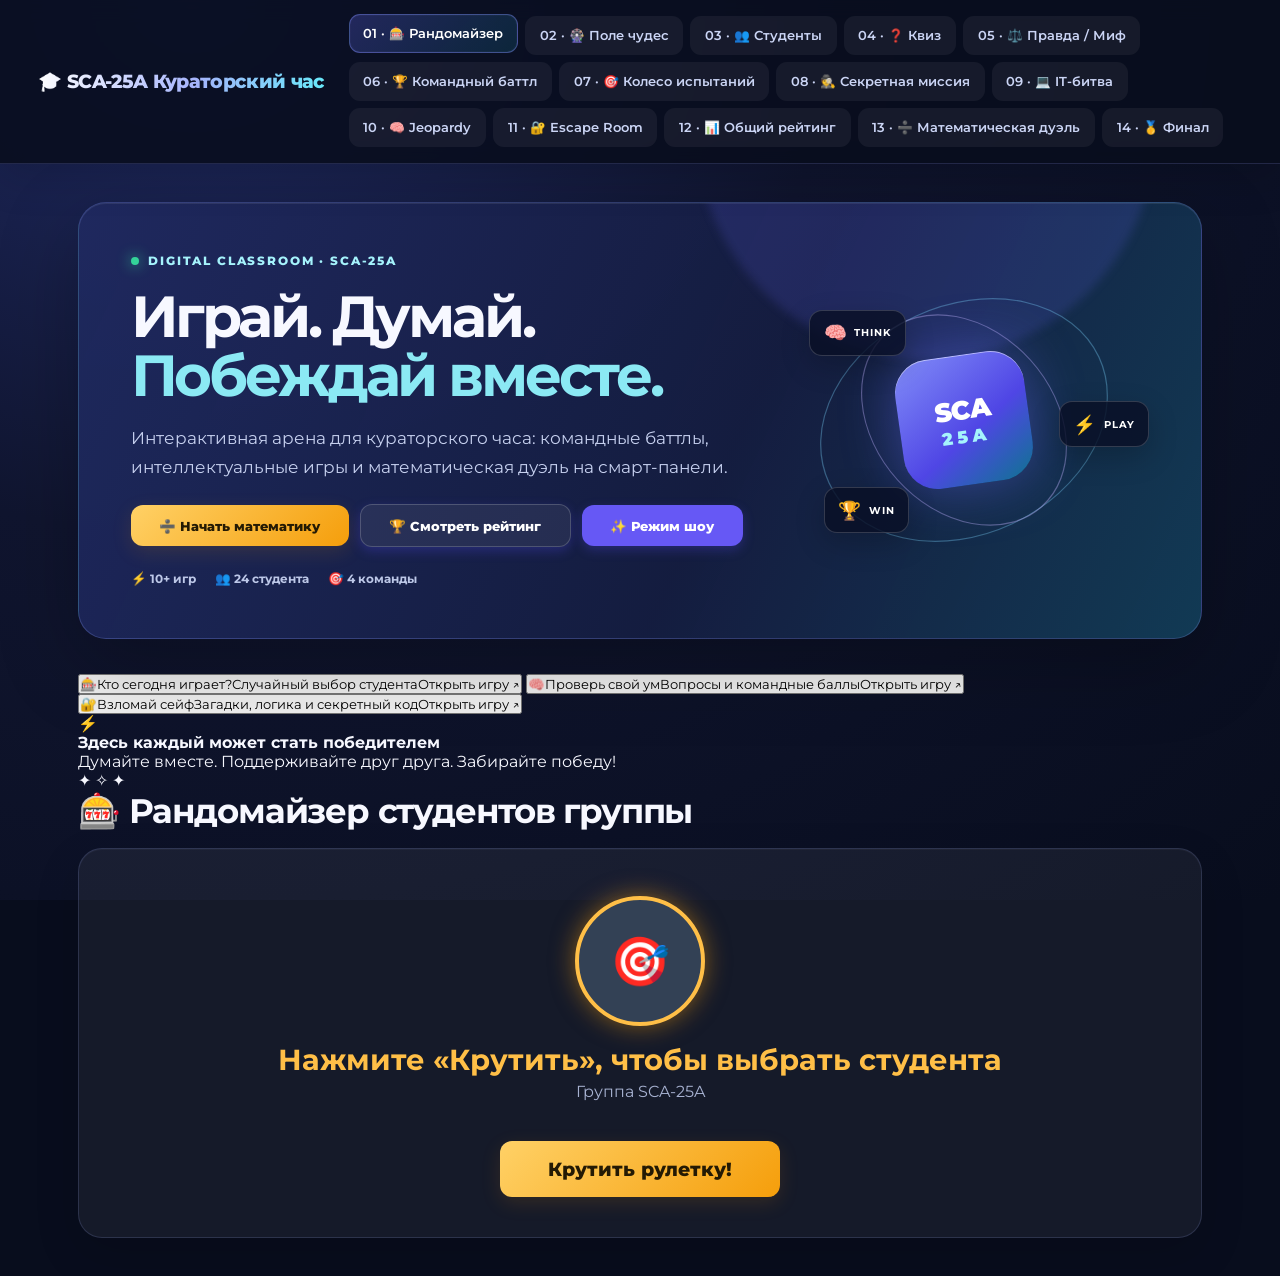
==== index.html @ bf8b0fd6 "Add exciting game shortcuts and show mode" ====
<!DOCTYPE html>
<html lang="ru">
<head>
    <meta charset="UTF-8">
    <meta name="viewport" content="width=device-width, initial-scale=1.0">
    <title>Кураторский час — Группа SCA-25A</title>
    <link href="https://fonts.googleapis.com/css2?family=Montserrat:wght@400;600;700;800&display=swap" rel="stylesheet">
    <link rel="stylesheet" href="style.css?v=20261014-showtime">
</head>
<body>

    <header>
        <div class="logo">
            🎓 SCA-25A Кураторский час
        </div>
        <nav aria-label="Меню игр SCA-25A">
            <button class="nav-btn active" onclick="switchTab('wheel')">01 · 🎰 Рандомайзер</button>
            <button class="nav-btn" onclick="switchTab('field')">02 · 🎡 Поле чудес</button>
            <button class="nav-btn" onclick="switchTab('gallery')">03 · 👥 Студенты</button>
            <button class="nav-btn" onclick="switchTab('quiz')">04 · ❓ Квиз</button>
            <button class="nav-btn" onclick="switchTab('myth')">05 · ⚖️ Правда / Миф</button>
            <button class="nav-btn" onclick="switchTab('teams')">06 · 🏆 Командный баттл</button>
            <button class="nav-btn" onclick="switchTab('challenge')">07 · 🎯 Колесо испытаний</button>
            <button class="nav-btn" onclick="switchTab('mission')">08 · 🕵️ Секретная миссия</button>
            <button class="nav-btn" onclick="switchTab('itbattle')">09 · 💻 IT-битва</button>
            <button class="nav-btn" onclick="switchTab('jeopardy')">10 · 🧠 Jeopardy</button>
            <button class="nav-btn" onclick="switchTab('escape')">11 · 🔐 Escape Room</button>
            <button class="nav-btn" onclick="switchTab('ranking')">12 · 📊 Общий рейтинг</button>
            <button class="nav-btn" onclick="switchTab('mathduel')">13 · ➗ Математическая дуэль</button>
            <button class="nav-btn" onclick="switchTab('final')">14 · 🥇 Финал</button>
        </nav>   </header>

    <main>
        <section class="site-hero" aria-label="Добро пожаловать">
            <div class="hero-copy">
                <div class="hero-kicker"><span class="hero-live-dot"></span> DIGITAL CLASSROOM · SCA-25A</div>
                <h1>Играй. Думай.<br><span>Побеждай вместе.</span></h1>
                <p>Интерактивная арена для кураторского часа: командные баттлы, интеллектуальные игры и математическая дуэль на смарт-панели.</p>
                <div class="hero-actions"><button class="btn btn-accent" onclick="switchTab('mathduel')">➗ Начать математику</button><button class="btn hero-secondary" onclick="switchTab('ranking')">🏆 Смотреть рейтинг</button><button class="btn hero-show-btn" id="showModeBtn" onclick="toggleShowMode()">✨ Режим шоу</button></div>
                <div class="hero-tags"><span>⚡ 10+ игр</span><span>👥 24 студента</span><span>🎯 4 команды</span></div>
            </div>
            <div class="hero-art" aria-hidden="true"><div class="hero-orbit orbit-one"></div><div class="hero-orbit orbit-two"></div><div class="hero-core">SCA<span>25A</span></div><div class="hero-float float-top">🧠 <b>THINK</b></div><div class="hero-float float-right">⚡ <b>PLAY</b></div><div class="hero-float float-bottom">🏆 <b>WIN</b></div></div>
        </section>
        <section class="arena-shortcuts" aria-label="Быстрый выбор игры">
            <button class="shortcut-card shortcut-purple" onclick="switchTab('wheel')"><span class="shortcut-icon">🎰</span><span class="shortcut-title">Кто сегодня играет?</span><span class="shortcut-caption">Случайный выбор студента</span><span class="shortcut-arrow">Открыть игру ↗</span></button>
            <button class="shortcut-card shortcut-cyan" onclick="switchTab('jeopardy')"><span class="shortcut-icon">🧠</span><span class="shortcut-title">Проверь свой ум</span><span class="shortcut-caption">Вопросы и командные баллы</span><span class="shortcut-arrow">Открыть игру ↗</span></button>
            <button class="shortcut-card shortcut-gold" onclick="switchTab('escape')"><span class="shortcut-icon">🔐</span><span class="shortcut-title">Взломай сейф</span><span class="shortcut-caption">Загадки, логика и секретный код</span><span class="shortcut-arrow">Открыть игру ↗</span></button>
        </section>
        <div class="arena-motto"><span>⚡</span><div><strong>Здесь каждый может стать победителем</strong><p>Думайте вместе. Поддерживайте друг друга. Забирайте победу!</p></div><span class="motto-stars">✦ ✧ ✦</span></div>
        <!-- ВКЛАДКА 1: РУЛЕТКА -->
        <div id="wheel" class="section active">
            <h2>🎰 Рандомайзер студентов группы</h2>
            <div class="wheel-container">
                <div class="winner-display" id="winnerDisplay">
                    <div class="winner-avatar" style="display:flex; align-items:center; justify-content:center; font-size:3rem;">🎯</div>
                    <div class="winner-name">Нажмите «Крутить», чтобы выбрать студента</div>
                    <div class="winner-group">Группа SCA-25A</div>
                </div>
                <button class="btn btn-accent" style="font-size: 1.2rem; padding: 1rem 3rem;" onclick="spinWheel()">Крутить рулетку!</button>
            </div>
        </div>


        <!-- ПОЛЕ ЧУДЕС -->
        <div id="field" class="section">
            <h2>🎡 Поле чудес — эрудиция</h2>
            <p class="section-intro">Угадайте слово по теме и подсказке. За правильные буквы получайте очки!</p>
            <div class="feature-card field-card">
                <div class="field-meta"><span id="fieldCategory">Категория</span><span id="fieldRound">Раунд 0</span><span>Очки: <strong id="fieldScore">0</strong></span></div>
                <p class="section-intro">Крутите барабан, получайте очки или специальные ходы и угадывайте слово по буквам!</p><div class="how-to-play"><h3>📘 Как играть</h3><ol><li>Нажмите «Начать игру», чтобы увидеть тему и подсказку.</li><li>Крутите барабан и посмотрите, сколько очков или какой ход выпал.</li><li>Выберите букву. Если она есть в слове, она откроется.</li><li>«Банкрот» забирает очки раунда, а «Переход» передаёт ход дальше.</li><li>Откройте слово или нажмите «Открыть ответ», затем выберите «Следующее слово».</li></ol></div>
                <div class="drum-stage">
                    <div class="drum-pointer">▼</div>
                    <div id="fieldDrum" class="field-drum" aria-label="Барабан очков"><span class="drum-label label-0">10</span><span class="drum-label label-1">20</span><span class="drum-label label-2">БАНКРОТ</span><span class="drum-label label-3">50</span><span class="drum-label label-4">ПРИЗ</span><span class="drum-label label-5">15</span><span class="drum-label label-6">ПЕРЕХОД</span><span class="drum-label label-7">30</span><div class="drum-center">SCA<br><span>25A</span></div></div>
                </div>
                <div id="fieldPrize" class="field-prize">Барабан готов к вращению!</div>
                <button id="spinFieldDrumBtn" class="btn btn-accent drum-spin-btn" onclick="spinFieldDrum()">🎡 Крутить барабан!</button>
                <div id="fieldClue" class="field-clue">Нажмите «Начать игру», чтобы загадать слово.</div>
                <div id="fieldWord" class="field-word">_ _ _ _ _</div>
                <p id="fieldFeedback" class="result-explanation" aria-live="polite"></p>
                <div id="fieldLetters" class="field-letters"></div>
                <div class="field-controls">
                    <button class="btn" onclick="startFieldGame()">Начать игру</button>
                    <button class="btn" onclick="revealFieldAnswer()">Открыть ответ</button>
                    <button class="btn" onclick="nextFieldRound()">Следующее слово →</button>
                </div>
                <p class="small-note">Сначала крутите барабан, затем выбирайте букву. Повторная буква не засчитывается.</p>
            </div>
        </div>

        <!-- ВКЛАДКА 2: ГАЛЕРЕЯ -->
        <div id="gallery" class="section">
            <h2>👥 Список студентов группы SCA-25A</h2>
            <div class="gallery-grid" id="galleryGrid"></div>
        </div>

        <!-- ВКЛАДКА 3: КВИЗ -->
        <div id="quiz" class="section">
            <h2>❓ Колледж-Квиз</h2>
            <div class="quiz-card">
                <div id="quizContainer"></div>
            </div>
        </div>

        <!-- ВКЛАДКА 4: ПРАВДА ИЛИ МИФ -->
        <div id="myth" class="section">
            <h2>⚖️ Правда или Миф о колледже</h2>
            <div class="myth-card">
                <div class="myth-statement" id="mythStatement">Загрузка утверждения...</div>
                <div class="myth-btns" id="mythButtons">
                    <button class="myth-btn btn-true" onclick="checkMyth(true)">Правда ✅</button>
                    <button class="myth-btn btn-false" onclick="checkMyth(false)">Миф ❌</button>
                </div>
                <div class="result-explanation" id="mythExplanation"></div>
            </div>
        </div>

        <!-- КОМАНДНЫЙ БАТТЛ -->
        <div id="teams" class="section">
            <h2>🏆 Командный баттл</h2>
            <p class="section-intro">Начисляйте баллы командам за правильные ответы и задания.</p>
            <div class="team-grid">
                <div class="team-card"><h3>🔵 Команда 1</h3><div class="team-score" id="teamScore0">0</div><div class="score-controls"><button class="btn" onclick="changeTeamScore(0,-1)">−1</button><button class="btn btn-accent" onclick="changeTeamScore(0,1)">+1 балл</button></div></div>
                <div class="team-card"><h3>🟣 Команда 2</h3><div class="team-score" id="teamScore1">0</div><div class="score-controls"><button class="btn" onclick="changeTeamScore(1,-1)">−1</button><button class="btn btn-accent" onclick="changeTeamScore(1,1)">+1 балл</button></div></div>
                <div class="team-card"><h3>🟢 Команда 3</h3><div class="team-score" id="teamScore2">0</div><div class="score-controls"><button class="btn" onclick="changeTeamScore(2,-1)">−1</button><button class="btn btn-accent" onclick="changeTeamScore(2,1)">+1 балл</button></div></div>
                <div class="team-card"><h3>🟠 Команда 4</h3><div class="team-score" id="teamScore3">0</div><div class="score-controls"><button class="btn" onclick="changeTeamScore(3,-1)">−1</button><button class="btn btn-accent" onclick="changeTeamScore(3,1)">+1 балл</button></div></div>
            </div>
            <button class="btn" onclick="resetTeamScores()">Сбросить баллы</button>
        </div>

        <!-- КОЛЕСО ИСПЫТАНИЙ -->
        <div id="challenge" class="section">
            <h2>🎡 Колесо испытаний</h2>
            <div class="feature-card challenge-card">
                <div class="challenge-emoji" id="challengeEmoji">🎯</div>
                <div class="challenge-text" id="challengeText">Нажмите кнопку, чтобы получить случайное задание.</div>
                <button class="btn btn-accent" onclick="spinChallenge()">Выбрать испытание</button>
            </div>
        </div>

        <!-- СЕКРЕТНАЯ МИССИЯ -->
        <div id="mission" class="section">
            <h2>🕵️ Секретная миссия SCA-25A</h2>
            <p class="section-intro">Вытяните миссию, выполните её вместе с группой и отметьте результат. Некоторые задания на смекалку, другие — на командную работу.</p>
            <div class="feature-card mission-card">
                <div class="mission-topline"><span>СЕКРЕТНО</span><span id="missionProgress">Выполнено: 0</span></div>
                <div class="mission-emoji" id="missionEmoji">🕵️</div>
                <div class="mission-category" id="missionCategory">Ваша миссия ждёт</div>
                <div class="mission-text" id="missionText">Нажмите «Получить миссию», чтобы открыть первое задание.</div>
                <div class="mission-actions">
                    <button class="btn btn-accent" onclick="drawMission()">Получить миссию</button>
                    <button class="btn" id="missionDoneBtn" onclick="completeMission()" disabled>Миссия выполнена ✓</button>
                </div>
                <p id="missionFeedback" class="result-explanation" aria-live="polite"></p>
                <button class="btn mission-reset" onclick="resetMissions()">Начать заново</button>
            </div>
        </div>

        <!-- IT-БИТВА -->
        <div id="itbattle" class="section">
            <h2>💻 IT-битва на время</h2><div class="how-to-play"><h3>📘 Как играть в IT-битву</h3><ol><li>Нажмите «Начать IT-битву» — появится вопрос и запустится таймер.</li><li>Выберите один из предложенных вариантов ответа.</li><li>Отвечайте до окончания времени.</li><li>Следите за количеством правильных ответов, которое отображается под вопросом.</li></ol><p class="how-to-tip">💡 Игра подходит для блиц-соревнования по основам информатики.</p></div>
            <div class="feature-card">
                <div class="timer-display" id="itTimer">20</div>
                <p id="itQuestion" class="quiz-question">Нажмите «Начать IT-битву».</p>
                <div id="itOptions" class="options-list"></div>
                <p id="itFeedback" class="result-explanation" aria-live="polite"></p>
                <button class="btn btn-accent" id="startITBattle" onclick="startITBattle()">Начать IT-битву</button>
                <p class="small-note">Правильных ответов: <strong id="itScore">0</strong></p>
            </div>
        </div>


        <!-- JEOPARDY -->
        <div id="jeopardy" class="section">
            <h2>🏆 Jeopardy — интеллектуальная игра</h2>
            <p class="section-intro">Выберите команду, категорию и стоимость вопроса. За правильный ответ команда получает указанные баллы.</p><div class="how-to-play"><h3>📘 Как играть в Jeopardy</h3><ol><li>Выберите команду, которая отвечает.</li><li>На игровом поле нажмите категорию и стоимость вопроса: 100–400 баллов.</li><li>Прочитайте вопрос и дайте команде время обсудить ответ.</li><li>Нажмите «Показать ответ», чтобы проверить ответ команды.</li><li>Если ответ правильный, нажмите «Ответ верный». Если нет — «Пропустить / неверно».</li></ol><p class="how-to-tip">💡 Начинайте с вопросов на 100 баллов; 400 баллов — самые сложные.</p></div>
            <div class="feature-card">
                <div class="game-toolbar"><label for="jeopardyTeam">Команда:</label><select id="jeopardyTeam" class="game-select"><option value="0">🔵 Команда 1</option><option value="1">🟣 Команда 2</option><option value="2">🟢 Команда 3</option><option value="3">🟠 Команда 4</option></select></div>
                <div id="jeopardyBoard" class="jeopardy-board"></div>
                <div id="jeopardyQuestionCard" class="question-panel" aria-live="polite"><h3>Выберите вопрос на игровом поле</h3><p>После ответа нажмите «Показать ответ», затем отметьте результат.</p></div>
                <div class="game-actions"><button class="btn" onclick="revealJeopardyAnswer()">Показать ответ</button><button class="btn btn-accent" onclick="scoreJeopardyAnswer(true)">✅ Ответ верный</button><button class="btn" onclick="scoreJeopardyAnswer(false)">Пропустить / неверно</button></div>
            </div>
        </div>

        <!-- ESCAPE ROOM -->
        <div id="escape" class="section">
            <h2>🔐 Escape Room — код виртуального сейфа</h2>
            <p class="section-intro">Решите четыре загадки по порядку, соберите цифры и откройте виртуальный сейф.</p><div class="how-to-play"><h3>📘 Как пройти Escape Room</h3><ol><li>Выберите команду, которая проходит испытание.</li><li>Прочитайте загадку и обсудите ответ с командой.</li><li>Введите ответ и нажмите «Проверить». Правильный ответ откроет одну цифру.</li><li>Решите все четыре загадки и запомните цифры в правильном порядке.</li><li>Введите четырёхзначный код и нажмите «Открыть сейф». За успех команда получит 100 баллов.</li></ol><p class="how-to-tip">💡 Если ответ не принимается, проверьте написание и попробуйте снова.</p></div>
            <div class="feature-card escape-card">
                <div class="safe-visual"><div class="safe-icon">🔒</div><div class="safe-display" id="safeDisplay">_ _ _ _</div><div class="safe-status" id="safeStatus">Сейф закрыт. Начните с первой загадки.</div></div>
                <div class="game-toolbar"><label for="escapeTeam">Команда:</label><select id="escapeTeam" class="game-select"><option value="0">🔵 Команда 1</option><option value="1">🟣 Команда 2</option><option value="2">🟢 Команда 3</option><option value="3">🟠 Команда 4</option></select></div>
                <div class="riddle-card"><div class="riddle-progress" id="escapeProgress">Загадка 1 из 4</div><h3 id="escapeRiddle">Язык разметки веб-страниц из четырёх букв?</h3><p class="small-note">Введите ответ. Регистр не имеет значения.</p><div class="answer-row"><input id="escapeAnswer" class="game-input" type="text" placeholder="Ваш ответ" autocomplete="off"><button class="btn btn-accent" onclick="checkEscapeAnswer()">Проверить</button></div><p id="escapeFeedback" class="result-explanation" aria-live="polite"></p></div>
                <div class="safe-entry"><label for="safeCode">Код сейфа:</label><input id="safeCode" class="game-input safe-code-input" inputmode="numeric" maxlength="4" placeholder="4 цифры"><button class="btn" onclick="openVirtualSafe()">Открыть сейф</button></div>
                <div id="safeReward" class="safe-reward" hidden>🎉 СЕЙФ ОТКРЫТ! Команда прошла Escape Room и получает 100 баллов.</div>
                <button class="btn" onclick="resetEscapeRoom()">Начать Escape Room заново</button>
            </div>
        </div>

        <!-- ОБЩИЙ РЕЙТИНГ -->
        <div id="ranking" class="section">
            <h2>🥇 Общий рейтинг SCA-25A</h2>
            <p class="section-intro">Рейтинг объединяет командный баттл, Jeopardy и Escape Room. Баллы сохраняются в браузере на этом устройстве и остаются после перезагрузки страницы.</p>
            <div class="feature-card ranking-card">
                <div class="ranking-summary"><span>🏆 Лидер сейчас</span><strong id="rankingLeader">Пока нет лидера</strong></div>
                <div id="overallLeaderboard" class="leaderboard"></div>
                <div class="game-actions"><button class="btn" onclick="renderOverallLeaderboard()">🔄 Обновить рейтинг</button><button class="btn btn-accent" onclick="exportRankingCSV()">⬇️ Скачать CSV</button><button class="btn btn-danger" onclick="resetAllScores()">Сбросить все баллы</button></div>
                <p id="rankingFeedback" class="small-note" aria-live="polite"></p>
                <p class="small-note">Важно: сохранение локальное — результаты видны в этом браузере. Для синхронизации между разными телефонами и компьютерами понадобится общая база данных.</p>
            </div>
        </div>


        <!-- МАТЕМАТИЧЕСКАЯ ДУЭЛЬ -->
        <div id="mathduel" class="section">
            <h2>➗ Математическая дуэль — перетяни канат!</h2>
            <p class="section-intro">Два студента выходят к смарт-панели. Решайте один пример одновременно: правильный ответ приносит балл вашей команде и двигает канат в её сторону.</p><div class="how-to-play"><h3>📘 Как играть в математическую дуэль</h3><ol><li>Выберите уровень: «Для новичков» или «Сложный».</li><li>Назначьте команды слева и справа. Лучше выбрать разные команды.</li><li>Нажмите «Начать дуэль». Оба участника решают один пример.</li><li>Каждый вводит ответ в своё поле и нажимает «Ответить» (или Enter).</li><li>За каждый правильный ответ команда получает 1 балл, а канат сдвигается к ней.</li><li>Когда оба ответят, нажмите «Следующий пример». Итоговые баллы добавятся в общий рейтинг после завершения вопросов.</li></ol><p class="how-to-tip">💡 Не нажимайте «Начать заново», пока не закончите раунд: текущие результаты сбросятся.</p></div>
            <div class="feature-card mathduel-card">
                <div class="mathduel-settings">
                    <div><label for="mathDifficulty">Уровень сложности</label><select id="mathDifficulty" class="game-select"><option value="beginner">🟢 Для новичков</option><option value="hard">🔴 Сложный</option></select></div>
                    <div><label for="mathTeamLeft">Левая сторона</label><select id="mathTeamLeft" class="game-select"><option value="0">🔵 Команда 1</option><option value="1">🟣 Команда 2</option><option value="2">🟢 Команда 3</option><option value="3">🟠 Команда 4</option></select></div>
                    <div><label for="mathTeamRight">Правая сторона</label><select id="mathTeamRight" class="game-select"><option value="1">🟣 Команда 2</option><option value="0">🔵 Команда 1</option><option value="2">🟢 Команда 3</option><option value="3">🟠 Команда 4</option></select></div>
                </div>
                <div class="tug-stage">
                    <div class="tug-team tug-left"><span id="mathLeftTeamLabel">🔵 Команда 1</span><strong id="mathLeftRoundScore">0</strong></div>
                    <div class="tug-track"><div class="tug-midline"></div><div id="tugRope" class="tug-rope"><span class="tug-flag">⚑</span></div></div>
                    <div class="tug-team tug-right"><span id="mathRightTeamLabel">🟣 Команда 2</span><strong id="mathRightRoundScore">0</strong></div>
                </div>
                <div class="math-question-panel"><div class="math-round-label" id="mathRoundLabel">Раунд 0</div><div id="mathQuestion" class="math-question">Нажмите «Начать дуэль», чтобы получить пример.</div><div class="math-feedback" id="mathFeedback" aria-live="polite">Побеждает команда, набравшая больше правильных ответов.</div></div>
                <div class="math-players">
                    <div class="math-player player-left"><h3 id="mathLeftPlayerTitle">🔵 Студент команды 1</h3><label for="mathLeftAnswer">Ответ студента слева</label><input id="mathLeftAnswer" class="game-input math-answer" type="text" autocomplete="off" placeholder="Введите ответ"><button class="btn btn-accent" onclick="submitMathAnswer('left')">Ответить</button><div id="mathLeftStatus" class="player-status">Готов к решению</div></div>
                    <div class="math-player player-right"><h3 id="mathRightPlayerTitle">🟣 Студент команды 2</h3><label for="mathRightAnswer">Ответ студента справа</label><input id="mathRightAnswer" class="game-input math-answer" type="text" autocomplete="off" placeholder="Введите ответ"><button class="btn btn-accent" onclick="submitMathAnswer('right')">Ответить</button><div id="mathRightStatus" class="player-status">Готов к решению</div></div>
                </div>
                <div class="game-actions"><button id="startMathDuelBtn" class="btn btn-accent" onclick="startMathDuel()">▶ Начать дуэль</button><button class="btn" onclick="nextMathQuestion()">Следующий пример →</button><button class="btn" onclick="resetMathDuel()">Сбросить раунд</button></div>
                <p class="small-note">Один правильный ответ = 1 балл. Если оба студента отвечают правильно, балл получают обе команды. Итоговые баллы добавляются в общий рейтинг при завершении дуэли.</p>
            </div>
        </div>

        <!-- ФИНАЛ -->
        <div id="final" class="section">
            <h2>🥇 Финал кураторского часа</h2>
            <div class="feature-card final-card">
                <div class="final-trophy">🏆</div>
                <h3 id="finalWinner">Готовы узнать победителей?</h3>
                <p>Подведите итоги командного баттла и завершите игру общей фотографией!</p>
                <div id="finalLeaderboard" class="leaderboard"></div>
                <button class="btn btn-accent" onclick="showFinalResults()">Показать результаты</button>
                <button class="btn" onclick="window.print()">Распечатать итоги</button>
            </div>
        </div>
    </main>

    <script src="script.js?v=20261014-showtime"></script>
</body>
</html>
---- style.css ----
:root {
    --primary: #4f46e5;
    --primary-hover: #4338ca;
    --accent: #f59e0b;
    --bg-gradient: linear-gradient(135deg, #0f172a 0%, #1e1b4b 100%);
    --card-bg: rgba(255, 255, 255, 0.07);
    --border-color: rgba(255, 255, 255, 0.12);
    --text-main: #f8fafc;
    --text-muted: #94a3b8;
}

* {
    box-sizing: border-box;
    margin: 0;
    padding: 0;
    font-family: 'Montserrat', sans-serif;
}

body {
    background: var(--bg-gradient);
    color: var(--text-main);
    min-height: 100vh;
    display: flex;
    flex-direction: column;
    overflow-x: hidden;
}

header {
    background: rgba(15, 23, 42, 0.8);
    backdrop-filter: blur(10px);
    border-bottom: 1px solid var(--border-color);
    padding: 1rem 2rem;
    display: flex;
    justify-content: space-between;
    align-items: center;
    position: sticky;
    top: 0;
    z-index: 100;
}

.logo {
    font-weight: 800;
    font-size: 1.5rem;
    background: linear-gradient(90deg, #818cf8, #c084fc);
    -webkit-background-clip: text;
    -webkit-text-fill-color: transparent;
    display: flex;
    align-items: center;
    gap: 10px;
}

nav {
    display: flex;
    gap: 10px;
    flex-wrap: wrap;
}

.nav-btn {
    background: var(--card-bg);
    border: 1px solid var(--border-color);
    color: var(--text-main);
    padding: 0.6rem 1.2rem;
    border-radius: 12px;
    cursor: pointer;
    font-weight: 600;
    transition: all 0.3s ease;
}

.nav-btn:hover, .nav-btn.active {
    background: var(--primary);
    border-color: var(--primary);
    transform: translateY(-2px);
    box-shadow: 0 4px 15px rgba(79, 70, 229, 0.4);
}

main {
    flex: 1;
    max-width: 1200px;
    width: 100%;
    margin: 0 auto;
    padding: 2rem;
}

.section {
    display: none;
    animation: fadeIn 0.4s ease forwards;
}

.section.active {
    display: block;
}

@keyframes fadeIn {
    from { opacity: 0; transform: translateY(10px); }
    to { opacity: 1; transform: translateY(0); }
}

h2 {
    font-size: 2rem;
    margin-bottom: 1.5rem;
    font-weight: 700;
    display: flex;
    align-items: center;
    gap: 12px;
}

.btn {
    background: var(--primary);
    color: white;
    border: none;
    padding: 0.8rem 1.8rem;
    border-radius: 12px;
    font-weight: 700;
    cursor: pointer;
    transition: all 0.2s;
    box-shadow: 0 4px 12px rgba(79, 70, 229, 0.3);
}
.btn:hover {
    background: var(--primary-hover);
    transform: scale(1.02);
}
.btn-accent {
    background: var(--accent);
    box-shadow: 0 4px 12px rgba(245, 158, 11, 0.3);
}
.btn-accent:hover {
    background: #d97706;
}

.wheel-container {
    display: flex;
    flex-direction: column;
    align-items: center;
    gap: 2rem;
    background: var(--card-bg);
    border: 1px solid var(--border-color);
    border-radius: 24px;
    padding: 2.5rem;
    backdrop-filter: blur(10px);
}

.winner-display {
    text-align: center;
    min-height: 220px;
    display: flex;
    flex-direction: column;
    align-items: center;
    justify-content: center;
}

.winner-avatar {
    width: 130px;
    height: 130px;
    border-radius: 50%;
    object-fit: cover;
    border: 4px solid var(--accent);
    box-shadow: 0 0 25px rgba(245, 158, 11, 0.5);
    margin-bottom: 1rem;
    animation: pulseGlow 2s infinite;
    background: #334155;
}

@keyframes pulseGlow {
    0% { box-shadow: 0 0 15px rgba(245, 158, 11, 0.4); }
    50% { box-shadow: 0 0 30px rgba(245, 158, 11, 0.8); }
    100% { box-shadow: 0 0 15px rgba(245, 158, 11, 0.4); }
}

.winner-name {
    font-size: 1.8rem;
    font-weight: 700;
    color: var(--accent);
}

.winner-group {
    font-size: 1rem;
    color: var(--text-muted);
    margin-top: 5px;
}

.gallery-grid {
    display: grid;
    grid-template-columns: repeat(auto-fill, minmax(180px, 1fr));
    gap: 1.5rem;
}

.student-card {
    background: var(--card-bg);
    border: 1px solid var(--border-color);
    border-radius: 16px;
    padding: 1rem;
    text-align: center;
    backdrop-filter: blur(10px);
    transition: transform 0.3s, border-color 0.3s;
}

.student-card:hover {
    transform: translateY(-5px);
    border-color: var(--primary);
}

.student-card img {
    width: 100px;
    height: 100px;
    border-radius: 50%;
    object-fit: cover;
    margin-bottom: 0.8rem;
    border: 2px solid var(--border-color);
    background: #334155;
}

.student-card h4 {
    font-size: 1rem;
    font-weight: 600;
    margin-bottom: 4px;
}

.student-card span {
    font-size: 0.8rem;
    color: var(--text-muted);
}

.quiz-card {
    background: var(--card-bg);
    border: 1px solid var(--border-color);
    border-radius: 20px;
    padding: 2.5rem;
    max-width: 700px;
    margin: 0 auto;
    backdrop-filter: blur(10px);
}

.quiz-question {
    font-size: 1.3rem;
    font-weight: 600;
    margin-bottom: 1.5rem;
}

.options-list {
    display: flex;
    flex-direction: column;
    gap: 1rem;
    margin-bottom: 1.5rem;
}

.option-btn {
    background: rgba(255, 255, 255, 0.05);
    border: 1px solid var(--border-color);
    padding: 1rem 1.2rem;
    border-radius: 12px;
    color: white;
    text-align: left;
    font-size: 1rem;
    cursor: pointer;
    transition: all 0.2s;
}

.option-btn:hover:not(:disabled) {
    background: rgba(79, 70, 229, 0.2);
    border-color: var(--primary);
}

.option-btn.correct {
    background: rgba(16, 185, 129, 0.3) !important;
    border-color: #10b981 !important;
}

.option-btn.wrong {
    background: rgba(239, 68, 68, 0.3) !important;
    border-color: #ef4444 !important;
}

.myth-card {
    background: var(--card-bg);
    border: 1px solid var(--border-color);
    border-radius: 20px;
    padding: 3rem;
    text-align: center;
    max-width: 600px;
    margin: 0 auto;
    backdrop-filter: blur(10px);
}

.myth-statement {
    font-size: 1.4rem;
    font-weight: 600;
    margin-bottom: 2rem;
    line-height: 1.4;
}

.myth-btns {
    display: flex;
    justify-content: center;
    gap: 1.5rem;
}

.myth-btn {
    padding: 1rem 2.5rem;
    font-size: 1.1rem;
    font-weight: 700;
    border-radius: 12px;
    border: none;
    cursor: pointer;
    transition: transform 0.2s;
}

.btn-true { background: #10b981; color: white; }
.btn-false { background: #ef4444; color: white; }
.myth-btn:hover { transform: scale(1.05); }

.result-explanation {
    margin-top: 1.5rem;
    font-size: 1.1rem;
    color: var(--accent);
    font-weight: 600;
}


/* Дополнительные режимы игры */
.section-intro { color: var(--text-muted); margin: -0.5rem 0 1.5rem; line-height: 1.6; }
.team-grid { display: grid; grid-template-columns: repeat(auto-fit, minmax(210px, 1fr)); gap: 1rem; margin-bottom: 1.5rem; }
.team-card, .feature-card { background: var(--card-bg); border: 1px solid var(--border-color); border-radius: 20px; padding: 1.5rem; text-align: center; backdrop-filter: blur(10px); }
.team-card h3 { margin-bottom: .5rem; }
.team-score { font-size: 3rem; font-weight: 800; color: var(--accent); margin: .75rem 0; }
.score-controls { display: flex; gap: .6rem; justify-content: center; flex-wrap: wrap; }
.challenge-card { max-width: 720px; margin: 0 auto; }
.challenge-emoji { font-size: 4rem; margin-bottom: 1rem; }
.challenge-text { font-size: 1.5rem; line-height: 1.5; font-weight: 700; margin-bottom: 1.5rem; }
.mission-card { max-width: 760px; margin: 0 auto; min-height: 390px; display: flex; flex-direction: column; align-items: center; justify-content: center; }
.mission-topline { display: flex; justify-content: space-between; width: 100%; gap: 1rem; color: var(--text-muted); font-size: .8rem; font-weight: 800; letter-spacing: .08em; }
.mission-topline span:first-child { color: #fca5a5; }
.mission-emoji { font-size: 4rem; margin: 1.5rem 0 .5rem; }
.mission-category { color: #c4b5fd; text-transform: uppercase; letter-spacing: .12em; font-size: .85rem; font-weight: 800; margin-bottom: .75rem; }
.mission-text { font-size: 1.5rem; line-height: 1.55; font-weight: 700; max-width: 590px; margin-bottom: 1.5rem; }
.mission-actions { display: flex; justify-content: center; flex-wrap: wrap; gap: .5rem; }
.mission-reset { margin-top: 1.5rem !important; background: rgba(255,255,255,.12); box-shadow: none; }
.btn:disabled { opacity: .45; cursor: not-allowed; transform: none; }
.timer-display { font-size: 3rem; font-weight: 800; color: var(--accent); margin-bottom: 1rem; }
.small-note { margin-top: 1rem; color: var(--text-muted); }
.final-card { max-width: 760px; margin: 0 auto; }
.final-trophy { font-size: 5rem; margin-bottom: .5rem; }
.final-card h3 { font-size: 1.6rem; margin-bottom: .75rem; color: var(--accent); }
.final-card p { color: var(--text-muted); line-height: 1.6; }
.leaderboard { margin: 1.5rem auto; max-width: 520px; text-align: left; }
.leaderboard-row { display: flex; justify-content: space-between; gap: 1rem; padding: .8rem 1rem; border-bottom: 1px solid var(--border-color); }
.feature-card .btn { margin: .4rem; }
@media (max-width: 700px) {
 header { padding: 1rem; align-items: flex-start; flex-direction: column; gap: 1rem; }
 .mission-text { font-size: 1.2rem; }
 .mission-topline { font-size: .7rem; }
 main { padding: 1rem; }
 h2 { font-size: 1.5rem; }
 .nav-btn { padding: .55rem .75rem; font-size: .85rem; }
 .feature-card { padding: 1.25rem; }
}
@media print {
 body { background: white; color: #111; }
 header, .feature-card > .btn, .nav-btn { display: none !important; }
 .section { display: none !important; }
 #final { display: block !important; }
 .feature-card { background: white; color: #111; border: 1px solid #aaa; }
}

/* Поле чудес — барабан в стиле телевизионной игры */
.field-card { max-width: 900px; margin: 0 auto; overflow:hidden; }
.drum-stage { position:relative; width:min(350px,78vw); aspect-ratio:1; margin:1rem auto .5rem; }
.field-drum { position:absolute; inset:0; border:8px solid #f8d477; border-radius:50%; background:conic-gradient(#dc2626 0deg 45deg,#f59e0b 45deg 90deg,#2563eb 90deg 135deg,#16a34a 135deg 180deg,#7c3aed 180deg 225deg,#db2777 225deg 270deg,#0891b2 270deg 315deg,#ea580c 315deg 360deg); box-shadow:0 0 0 5px #78350f,0 12px 35px rgba(0,0,0,.45); transition:transform 4s cubic-bezier(.12,.72,.12,1); overflow:hidden; }
.field-drum::before { content:""; position:absolute; inset:0; border-radius:50%; background:repeating-conic-gradient(from 0deg,transparent 0deg 43.8deg,rgba(255,255,255,.85) 44deg 45deg); }
.field-drum::after { content:""; position:absolute; inset:12px; border:2px solid rgba(255,255,255,.55); border-radius:50%; }
.drum-label { position:absolute; z-index:1; left:50%; top:50%; width:70px; margin-left:-35px; margin-top:-12px; text-align:center; color:#fff; font-size:.78rem; font-weight:900; text-shadow:0 2px 3px #111; transform-origin:35px 12px; pointer-events:none; }\n.label-0 { transform:rotate(22.5deg) translateY(-112px) rotate(-22.5deg); }\n.label-1 { transform:rotate(67.5deg) translateY(-112px) rotate(-67.5deg); }\n.label-2 { transform:rotate(112.5deg) translateY(-112px) rotate(-112.5deg); font-size:.62rem; }\n.label-3 { transform:rotate(157.5deg) translateY(-112px) rotate(-157.5deg); }\n.label-4 { transform:rotate(202.5deg) translateY(-112px) rotate(-202.5deg); }\n.label-5 { transform:rotate(247.5deg) translateY(-112px) rotate(-247.5deg); }\n.label-6 { transform:rotate(292.5deg) translateY(-112px) rotate(-292.5deg); font-size:.6rem; }\n.label-7 { transform:rotate(337.5deg) translateY(-112px) rotate(-337.5deg); }\n.drum-center { position:absolute; z-index:2; width:90px; height:90px; border-radius:50%; left:50%; top:50%; transform:translate(-50%,-50%); display:flex; flex-direction:column; align-items:center; justify-content:center; background:#fff7d6; color:#7f1d1d; border:5px solid #f8d477; box-shadow:0 3px 12px rgba(0,0,0,.4); font-size:1.15rem; font-weight:900; line-height:1.05; }
.drum-center span { font-size:1.35rem; }
.drum-pointer { position:absolute; z-index:5; top:-12px; left:50%; transform:translateX(-50%); color:#fff; font-size:2.5rem; line-height:1; text-shadow:0 3px 4px #000; }
.field-prize { display:inline-block; min-width:240px; margin:.6rem auto 1rem; padding:.7rem 1.2rem; border:1px solid rgba(255,255,255,.2); border-radius:14px; background:rgba(15,23,42,.65); color:#fcd34d; font-size:1.15rem; font-weight:800; }
.drum-spin-btn { display:block; margin:.2rem auto 1.3rem !important; font-size:1.15rem; padding:1rem 2rem; }
.field-card .field-clue { margin-top:1rem; }
.field-word { display:flex; justify-content:center; flex-wrap:wrap; gap:.45rem; min-height:4rem; margin:1.5rem 0; font-size:clamp(1.5rem,4vw,2.5rem); font-weight:800; }
.field-letter { width:2.5rem; height:2.8rem; display:flex; justify-content:center; align-items:center; border-bottom:3px solid var(--accent); color:#fff; }
.field-letter.space { border-bottom:0; width:.7rem; }
.field-letters { display:flex; justify-content:center; flex-wrap:wrap; gap:.45rem; margin:1.5rem 0; }
.field-letters .option-btn { text-align:center; min-width:2.8rem; padding:.7rem .8rem; }
.field-letters .option-btn:disabled { opacity:.35; cursor:default; }
.field-controls { display:flex; justify-content:center; flex-wrap:wrap; gap:.5rem; }
@media(max-width:700px) { .field-meta { justify-content:center; } .field-letter { width:1.9rem; height:2.4rem; } .field-letters { gap:.3rem; } .field-letters .option-btn { min-width:2.2rem; padding:.55rem; } .drum-label { transform-origin:35px 12px; } .label-0 {transform:rotate(22.5deg) translateY(-88px) rotate(-22.5deg);} .label-1 {transform:rotate(67.5deg) translateY(-88px) rotate(-67.5deg);} .label-2 {transform:rotate(112.5deg) translateY(-88px) rotate(-112.5deg);} .label-3 {transform:rotate(157.5deg) translateY(-88px) rotate(-157.5deg);} .label-4 {transform:rotate(202.5deg) translateY(-88px) rotate(-202.5deg);} .label-5 {transform:rotate(247.5deg) translateY(-88px) rotate(-247.5deg);} .label-6 {transform:rotate(292.5deg) translateY(-88px) rotate(-292.5deg);} .label-7 {transform:rotate(337.5deg) translateY(-88px) rotate(-337.5deg);} .drum-center {width:72px;height:72px;font-size:1rem;} .drum-center span{font-size:1.1rem;} }

/* Jeopardy / Escape Room / общий рейтинг */
.game-toolbar,.game-actions,.game-actions,.answer-row,.safe-entry { display:flex; align-items:center; justify-content:center; flex-wrap:wrap; gap:.75rem; margin:1rem 0; }
.game-toolbar label,.safe-entry label { font-weight:800; color:#e2e8f0; }
.game-select,.game-input { color:#f8fafc; background:#0f172a; border:1px solid rgba(255,255,255,.25); border-radius:10px; padding:.8rem 1rem; font:inherit; min-width:190px; }
.game-input { flex:1; min-width:150px; }
.jeopardy-board { display:grid; grid-template-columns:repeat(4,minmax(0,1fr)); gap:.6rem; margin:1.5rem 0; }
.jeopardy-category { min-height:72px; display:flex; align-items:center; justify-content:center; text-align:center; padding:.75rem .4rem; border-radius:12px; background:#312e81; border:1px solid #818cf8; font-weight:800; font-size:.92rem; }
.jeopardy-cell { min-height:74px; border:1px solid rgba(255,255,255,.18); border-radius:12px; background:linear-gradient(145deg,#3730a3,#1d4ed8); color:#fde68a; font-size:1.5rem; font-weight:900; cursor:pointer; }
.jeopardy-cell:hover:not(:disabled) { transform:translateY(-2px); filter:brightness(1.15); }
.jeopardy-cell:disabled { opacity:.28; cursor:default; text-decoration:line-through; }
.question-panel { min-height:130px; padding:1.3rem; border:1px solid var(--border-color); border-radius:16px; background:rgba(15,23,42,.65); text-align:center; }
.question-panel h3 { color:#fcd34d; margin-bottom:.7rem; font-size:1.3rem; }
.question-panel p { line-height:1.6; }
.escape-card,.ranking-card { max-width:900px; margin:0 auto; }
.safe-visual { max-width:480px; margin:0 auto 1.5rem; padding:1.4rem; border-radius:22px; border:5px solid #64748b; background:linear-gradient(145deg,#334155,#0f172a); box-shadow:inset 0 0 22px rgba(0,0,0,.45),0 12px 25px rgba(0,0,0,.2); }
.safe-icon { font-size:3.5rem; }
.safe-display { display:inline-block; margin:.5rem; padding:.7rem 1.4rem; border-radius:10px; background:#020617; color:#86efac; letter-spacing:.55rem; font-size:2rem; font-weight:900; border:1px solid #475569; }
.safe-status { color:#cbd5e1; line-height:1.5; }
.riddle-card { margin:1rem 0; padding:1.4rem; border:1px solid var(--border-color); border-radius:16px; text-align:left; }
.riddle-progress { color:#fcd34d; font-weight:800; margin-bottom:.7rem; }
.riddle-card h3 { font-size:1.25rem; line-height:1.5; margin-bottom:.7rem; }
.answer-row { justify-content:flex-start; }
.safe-entry { padding:1rem; border-radius:14px; background:rgba(15,23,42,.55); }
.safe-code-input { flex:0 1 180px; text-align:center; letter-spacing:.4rem; font-size:1.2rem; }
.safe-reward { padding:1.3rem; margin:1rem 0; border-radius:14px; color:#bbf7d0; background:rgba(22,163,74,.18); border:1px solid #22c55e; font-size:1.15rem; font-weight:800; }
.ranking-summary { display:flex; justify-content:space-between; gap:1rem; flex-wrap:wrap; padding:1rem; margin-bottom:1rem; border-radius:14px; background:rgba(245,158,11,.13); }
.ranking-summary strong { color:#fcd34d; }
.leaderboard-row { display:flex; justify-content:space-between; gap:1rem; padding:.9rem 1rem; margin:.5rem 0; border-radius:10px; background:rgba(15,23,42,.5); text-align:left; }
.leaderboard-row:first-child { border:1px solid rgba(250,204,21,.6); }
.btn-danger { background:#b91c1c; }
.btn-danger:hover { background:#991b1b; }
@media(max-width:700px) {
 .jeopardy-board { gap:.35rem; }
 .jeopardy-category { min-height:68px; font-size:.72rem; padding:.4rem .2rem; overflow-wrap:anywhere; }
 .jeopardy-cell { min-height:58px; font-size:1.15rem; }
 .safe-display { font-size:1.5rem; letter-spacing:.35rem; }
 .game-actions .btn,.answer-row .btn,.safe-entry .btn { width:100%; }
 .leaderboard-row { font-size:.9rem; }
}


/* Математическая дуэль */
.mathduel-card { max-width:1000px; margin:0 auto; }
.mathduel-settings { display:grid; grid-template-columns:repeat(3,minmax(0,1fr)); gap:1rem; text-align:left; margin-bottom:1.5rem; }
.mathduel-settings > div { display:flex; flex-direction:column; gap:.55rem; }
.mathduel-settings label,.math-player label { font-size:.9rem; font-weight:800; color:#cbd5e1; }
.tug-stage { display:grid; grid-template-columns: minmax(100px,1fr) minmax(130px,2fr) minmax(100px,1fr); gap:.6rem; align-items:center; padding:1.3rem .8rem; border-radius:18px; background:linear-gradient(#bae6fd 0 44%,#a3c936 44% 100%); color:#172554; overflow:hidden; }
.tug-team { display:flex; flex-direction:column; align-items:center; gap:.4rem; text-align:center; font-weight:900; }
.tug-team strong { font-size:2rem; color:#312e81; }
.tug-track { position:relative; height:32px; border-radius:18px; background:rgba(255,255,255,.4); border:2px solid rgba(30,41,59,.25); }
.tug-midline { position:absolute; left:50%; top:-10px; bottom:-10px; width:3px; background:#ef4444; z-index:2; }
.tug-rope { position:absolute; top:50%; left:50%; width:100%; height:8px; transform:translate(-50%,-50%); background:#854d0e; border-radius:10px; transition:left .65s ease; }
.tug-flag { position:absolute; left:50%; top:-21px; color:#dc2626; font-size:1.6rem; transform:translateX(-50%); }
.math-question-panel { margin:1.2rem 0; padding:1.4rem; border-radius:18px; background:rgba(15,23,42,.75); border:1px solid var(--border-color); }
.math-round-label { color:#fcd34d; font-weight:800; margin-bottom:.6rem; }
.math-question { font-size:clamp(1.7rem,4vw,3rem); font-weight:900; line-height:1.3; color:#fff; }
.math-feedback { margin-top:.7rem; color:#cbd5e1; line-height:1.5; }
.math-players { display:grid; grid-template-columns:repeat(2,minmax(0,1fr)); gap:1rem; }
.math-player { padding:1.2rem; border-radius:16px; background:rgba(15,23,42,.5); border:1px solid var(--border-color); display:flex; flex-direction:column; align-items:stretch; gap:.7rem; }
.player-left { border-top:4px solid #60a5fa; }
.player-right { border-top:4px solid #c084fc; }
.math-player h3 { margin-bottom:.3rem; }
.math-answer { width:100%; text-align:center; font-size:1.2rem; }
.player-status { min-height:1.5rem; color:#cbd5e1; font-size:.9rem; }
.math-player .btn:disabled { opacity:.45; cursor:default; }
@media(max-width:700px) { .mathduel-settings { grid-template-columns:1fr; } .math-players { grid-template-columns:1fr; } .tug-stage { grid-template-columns: minmax(75px,1fr) minmax(90px,1.5fr) minmax(75px,1fr); padding:.8rem .35rem; } .tug-team { font-size:.78rem; overflow-wrap:anywhere; } .tug-team strong { font-size:1.5rem; } .math-question { font-size:1.7rem; } }


/* SCA-25A DIGITAL ARENA — refreshed responsive visual system */
:root { --primary:#6658f5; --primary-hover:#5145d8; --accent:#ffbf47; --bg-gradient:radial-gradient(ellipse at 15% 0%,#202b65 0%,#10152f 42%,#080d1d 100%); --card-bg:rgba(255,255,255,.055); --border-color:rgba(168,190,255,.15); --text-main:#f7f8ff; --text-muted:#a7b2d1; }
body { background-attachment:fixed; background-color:#080d1d; }
header { padding:1rem clamp(1rem,3vw,2.8rem); gap:1.5rem; background:rgba(8,13,29,.88); border-bottom:1px solid rgba(148,163,255,.18); box-shadow:0 12px 40px rgba(0,0,0,.16); }
.logo { flex-shrink:0; font-size:clamp(1rem,1.5vw,1.35rem); letter-spacing:-.035em; background:linear-gradient(100deg,#fff,#a5b4fc 55%,#67e8f9); -webkit-background-clip:text; }
nav { gap:.45rem; max-width:100%; }
.nav-btn { border:1px solid transparent; border-radius:11px; padding:.68rem .85rem; color:#cbd5f5; font-size:.79rem; white-space:nowrap; transition:background .2s,border-color .2s,transform .2s; }
.nav-btn:hover { background:rgba(129,140,248,.12); border-color:rgba(129,140,248,.25); transform:translateY(-1px); }
.nav-btn.active { background:linear-gradient(135deg,rgba(99,102,241,.28),rgba(34,211,238,.12)); border-color:rgba(129,140,248,.42); color:#fff; box-shadow:inset 0 0 0 1px rgba(255,255,255,.025); }
main { width:min(1440px,100%); margin:0 auto; padding:clamp(1rem,3vw,2.5rem); }
.site-hero { position:relative; display:grid; grid-template-columns:minmax(0,1.25fr) minmax(260px,.75fr); align-items:center; gap:2rem; min-height:300px; margin:0 0 2.2rem; padding:clamp(1.5rem,4vw,3.3rem); overflow:hidden; border:1px solid rgba(139,157,255,.24); border-radius:28px; background:linear-gradient(115deg,rgba(31,41,95,.96),rgba(21,29,65,.94) 58%,rgba(20,68,95,.82)); box-shadow:0 24px 80px rgba(0,0,0,.25),inset 0 1px rgba(255,255,255,.08); }
.site-hero:before { content:""; position:absolute; width:460px; height:460px; right:4%; top:-70%; border-radius:50%; background:rgba(99,102,241,.17); filter:blur(5px); pointer-events:none; }
.hero-copy { position:relative; z-index:2; max-width:760px; }
.hero-kicker { display:flex; align-items:center; gap:.6rem; margin-bottom:1.15rem; color:#a5f3fc; font-size:.72rem; font-weight:800; letter-spacing:.16em; }
.hero-live-dot { width:8px; height:8px; border-radius:50%; background:#34d399; box-shadow:0 0 14px #34d399; }
.site-hero h1 { margin:0; font-size:clamp(2.1rem,4.5vw,4rem); line-height:1.04; letter-spacing:-.055em; }
.site-hero h1 span { color:#8be9f4; }
.site-hero p { max-width:650px; margin:1.1rem 0 1.35rem; color:#c6d0ef; line-height:1.75; font-size:clamp(.95rem,1.3vw,1.08rem); }
.hero-actions,.hero-tags { display:flex; flex-wrap:wrap; align-items:center; gap:.65rem; }
.hero-secondary { background:rgba(255,255,255,.07); border:1px solid rgba(255,255,255,.18); }
.hero-tags { gap:1.2rem; margin-top:1.5rem; color:#bdc8e8; font-size:.78rem; font-weight:700; }
.hero-art { min-height:235px; position:relative; display:flex; align-items:center; justify-content:center; }
.hero-orbit { position:absolute; width:230px; height:230px; border:1px solid rgba(125,211,252,.35); border-radius:50%; transform:rotate(-25deg) scaleX(1.3); }
.orbit-two { width:180px; height:180px; border-color:rgba(196,181,253,.4); transform:rotate(48deg) scaleX(1.3); }
.hero-core { z-index:1; width:130px; height:130px; display:flex; flex-direction:column; align-items:center; justify-content:center; border-radius:34px; background:linear-gradient(145deg,#818cf8,#4f46e5 58%,#0e7490); box-shadow:0 0 55px rgba(99,102,241,.45),inset 0 1px rgba(255,255,255,.5); color:white; font-size:1.65rem; font-weight:900; transform:rotate(-8deg); }
.hero-core span { color:#a5f3fc; font-size:1.1rem; letter-spacing:.22em; }
.hero-float { position:absolute; z-index:2; display:flex; align-items:center; gap:.45rem; padding:.65rem .85rem; border:1px solid rgba(255,255,255,.17); border-radius:13px; background:rgba(9,15,37,.82); box-shadow:0 10px 30px rgba(0,0,0,.2); color:#fff; font-size:1.15rem; }
.hero-float b { font-size:.65rem; letter-spacing:.1em; }
.float-top { top:3%; left:8%; } .float-right { right:0; top:42%; } .float-bottom { bottom:2%; left:12%; }
.section { animation:arenaEnter .28s ease both; }
@keyframes arenaEnter { from { opacity:.45; transform:translateY(7px); } to { opacity:1; transform:translateY(0); } }
.section h2 { margin-bottom:1rem; font-size:clamp(1.45rem,2.7vw,2.15rem); letter-spacing:-.035em; }
.section-intro { max-width:850px; line-height:1.75; color:#b9c5e4; }
.feature-card,.quiz-card,.myth-card,.team-card,.student-card,.wheel-container { border-color:rgba(159,177,255,.16); box-shadow:0 16px 45px rgba(0,0,0,.14),inset 0 1px rgba(255,255,255,.035); }
.feature-card { background:linear-gradient(145deg,rgba(28,37,78,.9),rgba(13,20,45,.94)); border-radius:22px; }
.btn { border-radius:12px; font-weight:800; transition:transform .18s,filter .18s,box-shadow .18s; }
.btn:hover:not(:disabled) { transform:translateY(-2px); filter:brightness(1.06); box-shadow:0 8px 22px rgba(79,70,229,.2); }
.btn-accent { background:linear-gradient(135deg,#ffd166,#f59e0b); color:#241a04; box-shadow:0 6px 20px rgba(245,158,11,.13); }
.game-select,.game-input { background:#0a1128; border-color:rgba(165,180,252,.27); }
.game-select:focus,.game-input:focus { outline:2px solid rgba(103,232,249,.55); outline-offset:2px; }
.mathduel-card { max-width:1100px; }
.tug-stage { min-height:145px; border:1px solid rgba(255,255,255,.25); box-shadow:inset 0 0 30px rgba(255,255,255,.15); }
.tug-track { background:rgba(255,255,255,.65); }
.math-question-panel { border-radius:20px; background:linear-gradient(135deg,rgba(8,15,37,.95),rgba(30,41,90,.85)); }
.math-player { background:rgba(8,15,37,.55); border-radius:18px; }
.math-player .btn { min-height:48px; }
:focus-visible { outline:2px solid #67e8f9; outline-offset:3px; }
@media(max-width:1050px) { header { align-items:flex-start; flex-direction:column; gap:.8rem; } nav { width:100%; flex-wrap:nowrap; overflow-x:auto; padding:.2rem 0 .55rem; scrollbar-width:thin; } .nav-btn { flex-shrink:0; } }
@media(max-width:700px) { main { padding:1rem; } .site-hero { grid-template-columns:1fr; gap:.5rem; padding:1.5rem; border-radius:22px; } .site-hero h1 { font-size:2.45rem; } .hero-art { min-height:210px; } .hero-orbit { width:190px; height:190px; } .orbit-two { width:150px; height:150px; } .hero-core { width:108px; height:108px; border-radius:28px; } .float-top { left:0; } .float-right { right:0; } .float-bottom { left:4%; } .hero-actions .btn { flex:1 1 100%; } .hero-tags { gap:.7rem; } .mathduel-settings { grid-template-columns:1fr; } .math-players { grid-template-columns:1fr; } }
@media(prefers-reduced-motion:reduce) { *,*::before,*::after { animation-duration:.01ms!important; animation-iteration-count:1!important; scroll-behavior:auto!important; transition-duration:.01ms!important; } }


/* Simple in-game instructions */
.how-to-play { display:flex; gap:1rem; align-items:flex-start; margin:1rem 0 1.35rem; padding:1.15rem 1.3rem; border:1px solid rgba(103,232,249,.22); border-radius:16px; background:linear-gradient(115deg,rgba(30,64,115,.34),rgba(15,23,42,.55)); color:#e6edff; }
.how-to-play:before { content:""; flex:0 0 4px; align-self:stretch; border-radius:5px; background:linear-gradient(#67e8f9,#818cf8); }
.how-to-play h3 { margin:0 0 .65rem; color:#a5f3fc; font-size:1.05rem; }
.how-to-play ol { margin:0; padding-left:1.35rem; }
.how-to-play li { margin:.38rem 0; padding-left:.15rem; line-height:1.55; color:#d5def7; }
.how-to-tip { margin:.75rem 0 0; padding:.65rem .8rem; border-radius:9px; background:rgba(250,204,21,.08); color:#fde68a; line-height:1.5; font-size:.9rem; }
@media(max-width:600px) { .how-to-play { padding:.9rem; gap:.65rem; } .how-to-play h3 { font-size:1rem; } .how-to-play li { font-size:.9rem; } }
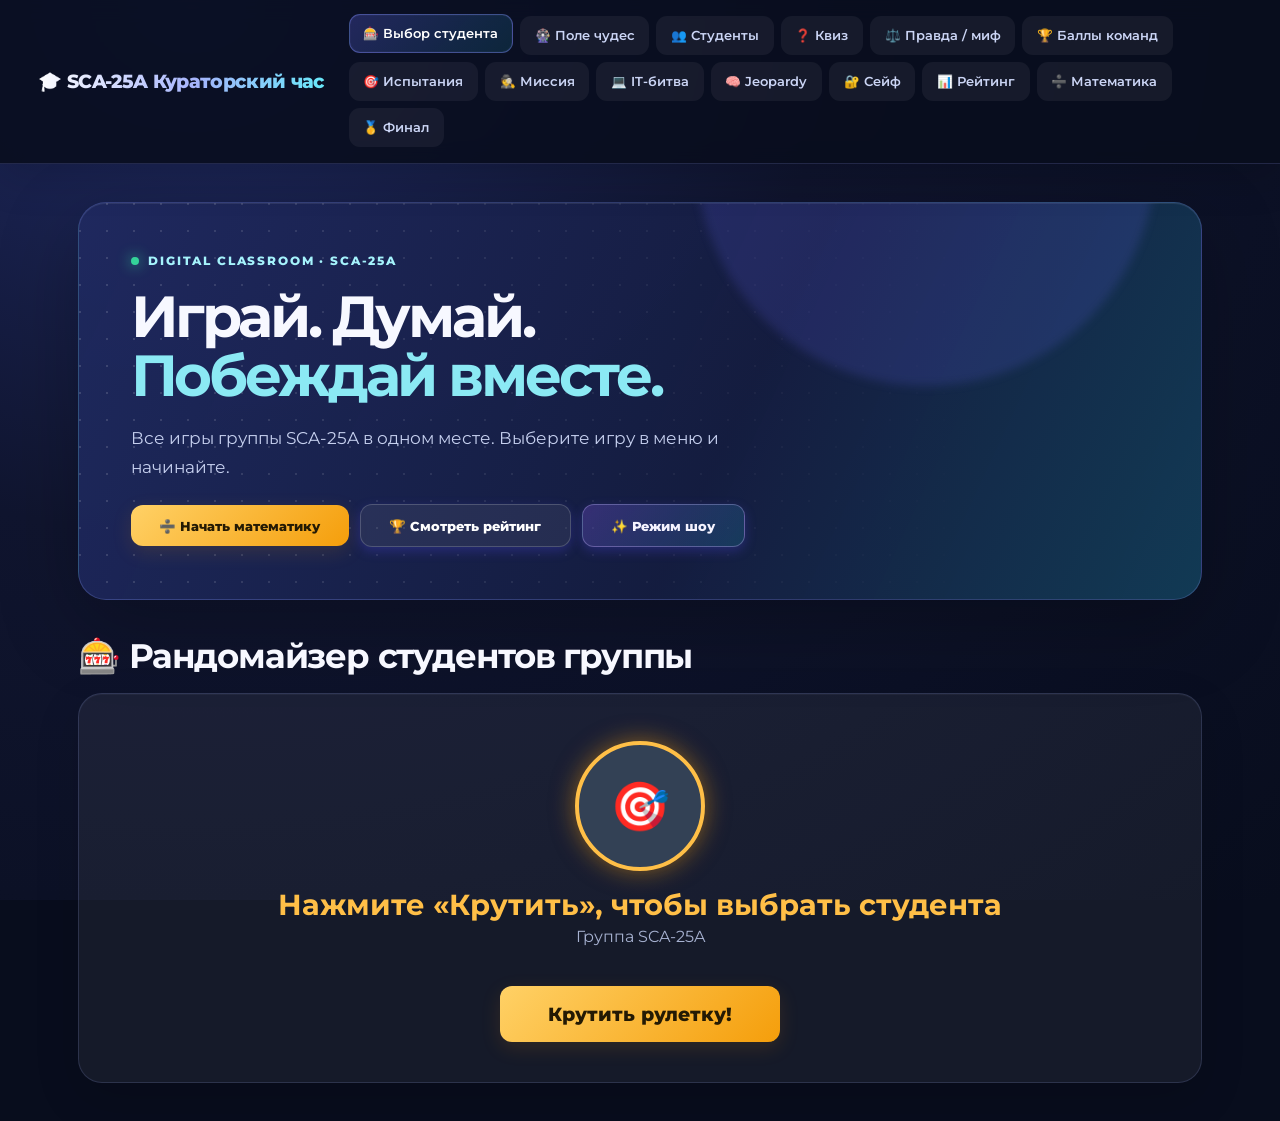
==== commit 2ab9cff2: "Simplify game navigation and landing page" ====
--- a/index.html
+++ b/index.html
@@ -5,7 +5,7 @@
     <meta name="viewport" content="width=device-width, initial-scale=1.0">
     <title>Кураторский час — Группа SCA-25A</title>
     <link href="https://fonts.googleapis.com/css2?family=Montserrat:wght@400;600;700;800&display=swap" rel="stylesheet">
-    <link rel="stylesheet" href="style.css?v=20261014-showtime">
+    <link rel="stylesheet" href="style.css?v=20261028-simple">
 </head>
 <body>
 
@@ -14,20 +14,20 @@
             🎓 SCA-25A Кураторский час
         </div>
         <nav aria-label="Меню игр SCA-25A">
-            <button class="nav-btn active" onclick="switchTab('wheel')">01 · 🎰 Рандомайзер</button>
-            <button class="nav-btn" onclick="switchTab('field')">02 · 🎡 Поле чудес</button>
-            <button class="nav-btn" onclick="switchTab('gallery')">03 · 👥 Студенты</button>
-            <button class="nav-btn" onclick="switchTab('quiz')">04 · ❓ Квиз</button>
-            <button class="nav-btn" onclick="switchTab('myth')">05 · ⚖️ Правда / Миф</button>
-            <button class="nav-btn" onclick="switchTab('teams')">06 · 🏆 Командный баттл</button>
-            <button class="nav-btn" onclick="switchTab('challenge')">07 · 🎯 Колесо испытаний</button>
-            <button class="nav-btn" onclick="switchTab('mission')">08 · 🕵️ Секретная миссия</button>
-            <button class="nav-btn" onclick="switchTab('itbattle')">09 · 💻 IT-битва</button>
-            <button class="nav-btn" onclick="switchTab('jeopardy')">10 · 🧠 Jeopardy</button>
-            <button class="nav-btn" onclick="switchTab('escape')">11 · 🔐 Escape Room</button>
-            <button class="nav-btn" onclick="switchTab('ranking')">12 · 📊 Общий рейтинг</button>
-            <button class="nav-btn" onclick="switchTab('mathduel')">13 · ➗ Математическая дуэль</button>
-            <button class="nav-btn" onclick="switchTab('final')">14 · 🥇 Финал</button>
+            <button class="nav-btn active" onclick="switchTab('wheel')">🎰 Выбор студента</button>
+            <button class="nav-btn" onclick="switchTab('field')">🎡 Поле чудес</button>
+            <button class="nav-btn" onclick="switchTab('gallery')">👥 Студенты</button>
+            <button class="nav-btn" onclick="switchTab('quiz')">❓ Квиз</button>
+            <button class="nav-btn" onclick="switchTab('myth')">⚖️ Правда / миф</button>
+            <button class="nav-btn" onclick="switchTab('teams')">🏆 Баллы команд</button>
+            <button class="nav-btn" onclick="switchTab('challenge')">🎯 Испытания</button>
+            <button class="nav-btn" onclick="switchTab('mission')">🕵️ Миссия</button>
+            <button class="nav-btn" onclick="switchTab('itbattle')">💻 IT-битва</button>
+            <button class="nav-btn" onclick="switchTab('jeopardy')">🧠 Jeopardy</button>
+            <button class="nav-btn" onclick="switchTab('escape')">🔐 Сейф</button>
+            <button class="nav-btn" onclick="switchTab('ranking')">📊 Рейтинг</button>
+            <button class="nav-btn" onclick="switchTab('mathduel')">➗ Математика</button>
+            <button class="nav-btn" onclick="switchTab('final')">🥇 Финал</button>
         </nav>   </header>
 
     <main>
@@ -35,18 +35,11 @@
             <div class="hero-copy">
                 <div class="hero-kicker"><span class="hero-live-dot"></span> DIGITAL CLASSROOM · SCA-25A</div>
                 <h1>Играй. Думай.<br><span>Побеждай вместе.</span></h1>
-                <p>Интерактивная арена для кураторского часа: командные баттлы, интеллектуальные игры и математическая дуэль на смарт-панели.</p>
+                <p>Все игры группы SCA-25A в одном месте. Выберите игру в меню и начинайте.</p>
                 <div class="hero-actions"><button class="btn btn-accent" onclick="switchTab('mathduel')">➗ Начать математику</button><button class="btn hero-secondary" onclick="switchTab('ranking')">🏆 Смотреть рейтинг</button><button class="btn hero-show-btn" id="showModeBtn" onclick="toggleShowMode()">✨ Режим шоу</button></div>
-                <div class="hero-tags"><span>⚡ 10+ игр</span><span>👥 24 студента</span><span>🎯 4 команды</span></div>
-            </div>
-            <div class="hero-art" aria-hidden="true"><div class="hero-orbit orbit-one"></div><div class="hero-orbit orbit-two"></div><div class="hero-core">SCA<span>25A</span></div><div class="hero-float float-top">🧠 <b>THINK</b></div><div class="hero-float float-right">⚡ <b>PLAY</b></div><div class="hero-float float-bottom">🏆 <b>WIN</b></div></div>
+                
+            </div>
         </section>
-        <section class="arena-shortcuts" aria-label="Быстрый выбор игры">
-            <button class="shortcut-card shortcut-purple" onclick="switchTab('wheel')"><span class="shortcut-icon">🎰</span><span class="shortcut-title">Кто сегодня играет?</span><span class="shortcut-caption">Случайный выбор студента</span><span class="shortcut-arrow">Открыть игру ↗</span></button>
-            <button class="shortcut-card shortcut-cyan" onclick="switchTab('jeopardy')"><span class="shortcut-icon">🧠</span><span class="shortcut-title">Проверь свой ум</span><span class="shortcut-caption">Вопросы и командные баллы</span><span class="shortcut-arrow">Открыть игру ↗</span></button>
-            <button class="shortcut-card shortcut-gold" onclick="switchTab('escape')"><span class="shortcut-icon">🔐</span><span class="shortcut-title">Взломай сейф</span><span class="shortcut-caption">Загадки, логика и секретный код</span><span class="shortcut-arrow">Открыть игру ↗</span></button>
-        </section>
-        <div class="arena-motto"><span>⚡</span><div><strong>Здесь каждый может стать победителем</strong><p>Думайте вместе. Поддерживайте друг друга. Забирайте победу!</p></div><span class="motto-stars">✦ ✧ ✦</span></div>
         <!-- ВКЛАДКА 1: РУЛЕТКА -->
         <div id="wheel" class="section active">
             <h2>🎰 Рандомайзер студентов группы</h2>
@@ -248,6 +241,6 @@
         </div>
     </main>
 
-    <script src="script.js?v=20261014-showtime"></script>
+    <script src="script.js?v=20261028-simple"></script>
 </body>
 </html>
--- a/style.css
+++ b/style.css
@@ -510,3 +510,38 @@
 .how-to-play li { margin:.38rem 0; padding-left:.15rem; line-height:1.55; color:#d5def7; }
 .how-to-tip { margin:.75rem 0 0; padding:.65rem .8rem; border-radius:9px; background:rgba(250,204,21,.08); color:#fde68a; line-height:1.5; font-size:.9rem; }
 @media(max-width:600px) { .how-to-play { padding:.9rem; gap:.65rem; } .how-to-play h3 { font-size:1rem; } .how-to-play li { font-size:.9rem; } }
+
+
+/* Showtime upgrade: vibrant arcade landing and presentation mode */
+.site-hero { isolation:isolate; }
+.site-hero:after { content:""; position:absolute; inset:0; z-index:-1; opacity:.22; background-image:radial-gradient(circle at 1px 1px,rgba(255,255,255,.65) 1px,transparent 0); background-size:27px 27px; mask-image:linear-gradient(90deg,black,transparent 82%); pointer-events:none; }
+.hero-show-btn { color:#f5f3ff; border:1px solid rgba(196,181,253,.35); background:linear-gradient(130deg,rgba(139,92,246,.28),rgba(34,211,238,.15)); }
+.arena-shortcuts { display:grid; grid-template-columns:repeat(3,minmax(0,1fr)); gap:1rem; margin:0 0 1.25rem; }
+.shortcut-card { position:relative; display:flex; flex-direction:column; align-items:flex-start; min-height:185px; padding:1.25rem; text-align:left; border:1px solid rgba(255,255,255,.13); border-radius:20px; color:#f8fafc; overflow:hidden; cursor:pointer; transition:transform .22s,border-color .22s,box-shadow .22s; }
+.shortcut-card:after { content:""; position:absolute; width:145px; height:145px; right:-38px; top:-45px; border:1px solid rgba(255,255,255,.17); border-radius:50%; box-shadow:0 0 0 18px rgba(255,255,255,.025),0 0 0 38px rgba(255,255,255,.02); }
+.shortcut-card:hover { transform:translateY(-5px); border-color:rgba(255,255,255,.35); box-shadow:0 16px 40px rgba(0,0,0,.2); }
+.shortcut-purple { background:linear-gradient(135deg,#4338ca,#6d28d9 70%,#312e81); }
+.shortcut-cyan { background:linear-gradient(135deg,#0e7490,#155e75 65%,#164e63); }
+.shortcut-gold { background:linear-gradient(135deg,#92400e,#b45309 65%,#78350f); }
+.shortcut-icon { font-size:1.85rem; margin-bottom:.8rem; filter:drop-shadow(0 4px 10px rgba(0,0,0,.25)); }
+.shortcut-title { font-size:1.1rem; font-weight:900; letter-spacing:-.02em; }
+.shortcut-caption { margin-top:.4rem; color:rgba(255,255,255,.8); font-size:.82rem; line-height:1.45; }
+.shortcut-arrow { margin-top:auto; padding-top:.9rem; font-size:.76rem; font-weight:800; color:#fff; }
+.arena-motto { display:flex; align-items:center; gap:.9rem; margin:0 0 2rem; padding:1rem 1.25rem; border:1px solid rgba(129,140,248,.17); border-radius:16px; background:linear-gradient(90deg,rgba(99,102,241,.12),rgba(34,211,238,.055)); }
+.arena-motto>span:first-child { font-size:1.6rem; }
+.arena-motto strong { color:#e0e7ff; }
+.arena-motto p { margin-top:.25rem; color:#aebde0; font-size:.86rem; }
+.motto-stars { margin-left:auto; color:#fcd34d; letter-spacing:.25em; white-space:nowrap; }
+body.show-mode { --bg-gradient:radial-gradient(ellipse at 50% 0%,#312e81 0%,#11153b 42%,#030712 100%); }
+body.show-mode header { border-bottom-color:rgba(103,232,249,.48); box-shadow:0 4px 35px rgba(99,102,241,.22); }
+body.show-mode .site-hero { border-color:rgba(103,232,249,.55); box-shadow:0 0 0 1px rgba(103,232,249,.08),0 0 60px rgba(99,102,241,.23),0 24px 80px rgba(0,0,0,.28); }
+body.show-mode .hero-core { animation:showPulse 1.8s ease-in-out infinite alternate; }
+body.show-mode .shortcut-card { box-shadow:0 0 25px rgba(129,140,248,.13); }
+body.show-mode:before { content:""; position:fixed; inset:0; z-index:0; pointer-events:none; opacity:.15; background:linear-gradient(115deg,transparent 20%,rgba(103,232,249,.18) 48%,transparent 65%); background-size:220% 100%; animation:showSweep 7s linear infinite; }
+body.show-mode header,body.show-mode main { position:relative; z-index:1; }
+@keyframes showPulse { from { transform:rotate(-8deg) scale(1); filter:saturate(1); } to { transform:rotate(4deg) scale(1.06); filter:saturate(1.4); } }
+@keyframes showSweep { from { background-position:200% 0; } to { background-position:-20% 0; } }
+@media(max-width:700px) { .arena-shortcuts { grid-template-columns:1fr; } .shortcut-card { min-height:150px; } .arena-motto { align-items:flex-start; } .motto-stars { display:none; } }
+.show-burst { position:fixed; z-index:9999; top:24%; left:50%; transform:translateX(-50%); color:#fde68a; font-size:clamp(1.6rem,5vw,3rem); letter-spacing:.35em; pointer-events:none; text-shadow:0 0 20px rgba(250,204,21,.7); animation:burstRise 1.6s ease-out forwards; white-space:nowrap; }
+@keyframes burstRise { 0% { opacity:0; transform:translate(-50%,20px) scale(.7); } 20% { opacity:1; } 100% { opacity:0; transform:translate(-50%,-95px) scale(1.25); } }
+@media(prefers-reduced-motion:reduce) { body.show-mode .hero-core,body.show-mode:before,.show-burst { animation:none!important; } }
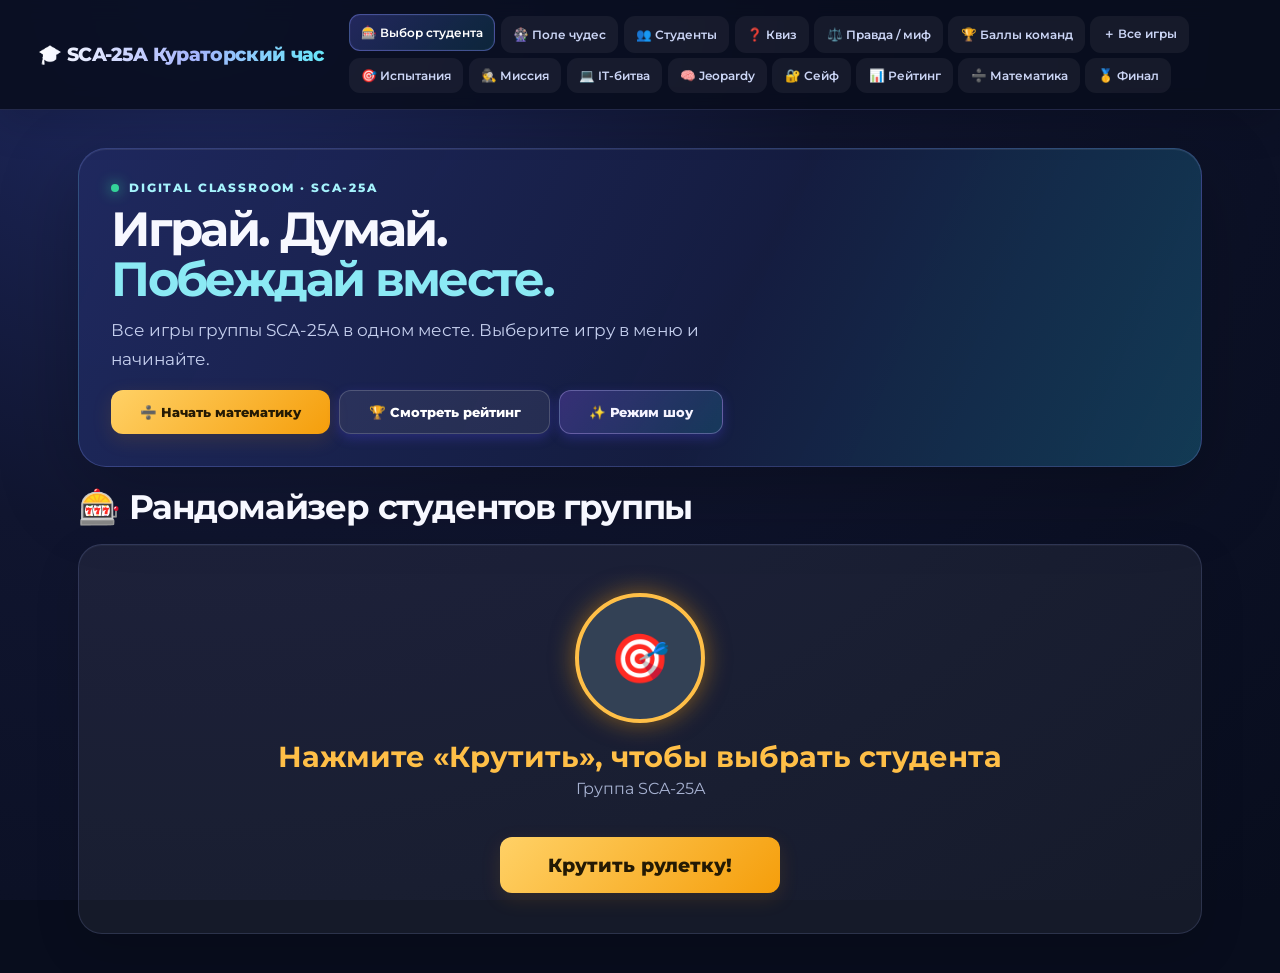
==== commit 58be4571: "Simplify game navigation with all-games toggle" ====
--- a/index.html
+++ b/index.html
@@ -13,13 +13,14 @@
         <div class="logo">
             🎓 SCA-25A Кураторский час
         </div>
-        <nav aria-label="Меню игр SCA-25A">
+        <nav id="gameNav" aria-label="Меню игр SCA-25A">
             <button class="nav-btn active" onclick="switchTab('wheel')">🎰 Выбор студента</button>
             <button class="nav-btn" onclick="switchTab('field')">🎡 Поле чудес</button>
             <button class="nav-btn" onclick="switchTab('gallery')">👥 Студенты</button>
             <button class="nav-btn" onclick="switchTab('quiz')">❓ Квиз</button>
             <button class="nav-btn" onclick="switchTab('myth')">⚖️ Правда / миф</button>
             <button class="nav-btn" onclick="switchTab('teams')">🏆 Баллы команд</button>
+            <button class="nav-btn all-games-toggle" type="button" aria-expanded="false" onclick="toggleAllGames()">＋ Все игры</button>
             <button class="nav-btn" onclick="switchTab('challenge')">🎯 Испытания</button>
             <button class="nav-btn" onclick="switchTab('mission')">🕵️ Миссия</button>
             <button class="nav-btn" onclick="switchTab('itbattle')">💻 IT-битва</button>
@@ -242,5 +243,14 @@
     </main>
 
     <script src="script.js?v=20261028-simple"></script>
+    <script>
+      function toggleAllGames() {
+        const nav = document.getElementById("gameNav");
+        const button = nav.querySelector(".all-games-toggle");
+        const expanded = nav.classList.toggle("show-all-games");
+        button.setAttribute("aria-expanded", String(expanded));
+        button.textContent = expanded ? "− Скрыть игры" : "＋ Все игры";
+      }
+    </script>
 </body>
 </html>
--- a/style.css
+++ b/style.css
@@ -545,3 +545,19 @@
 .show-burst { position:fixed; z-index:9999; top:24%; left:50%; transform:translateX(-50%); color:#fde68a; font-size:clamp(1.6rem,5vw,3rem); letter-spacing:.35em; pointer-events:none; text-shadow:0 0 20px rgba(250,204,21,.7); animation:burstRise 1.6s ease-out forwards; white-space:nowrap; }
 @keyframes burstRise { 0% { opacity:0; transform:translate(-50%,20px) scale(.7); } 20% { opacity:1; } 100% { opacity:0; transform:translate(-50%,-95px) scale(1.25); } }
 @media(prefers-reduced-motion:reduce) { body.show-mode .hero-core,body.show-mode:before,.show-burst { animation:none!important; } }
+
+
+/* Simplified layout: clearer navigation and less visual clutter */
+.site-hero { grid-template-columns:1fr; min-height:0; margin-bottom:1.2rem; padding:clamp(1.25rem,3vw,2rem); }
+.site-hero:before,.site-hero:after { display:none; }
+.site-hero h1 { font-size:clamp(1.8rem,3.8vw,3rem); }
+.site-hero p { margin:.7rem 0 1rem; }
+.hero-kicker { margin-bottom:.6rem; }
+.hero-actions { gap:.55rem; }
+.hero-actions .btn { min-height:44px; }
+nav { display:flex; flex-wrap:wrap; gap:.35rem; }
+.nav-btn { padding:.55rem .7rem; font-size:.78rem; }
+.arena-shortcuts,.arena-motto,.hero-art,.hero-tags { display:none!important; }
+.section h2 { margin-top:.4rem; }
+@media(max-width:1050px) { nav { flex-wrap:nowrap; overflow-x:auto; } }
+@media(max-width:700px) { .site-hero { padding:1.15rem; } .site-hero h1 { font-size:2rem; } .hero-actions .btn { flex:1 1 100%; } .nav-btn { padding:.6rem .75rem; } }
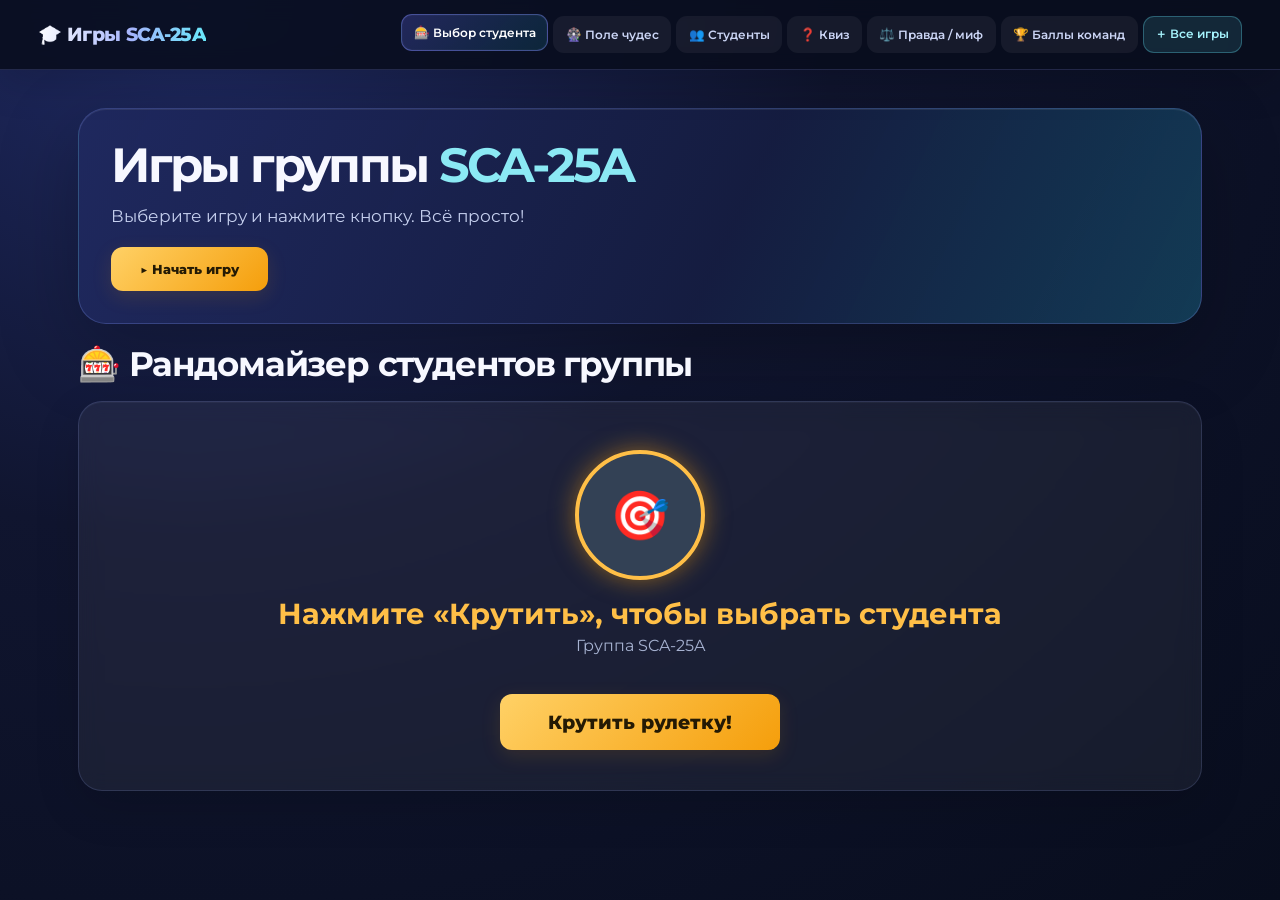
==== commit 2ca9a2ba: "Simplify game homepage and instructions" ====
--- a/index.html
+++ b/index.html
@@ -5,13 +5,13 @@
     <meta name="viewport" content="width=device-width, initial-scale=1.0">
     <title>Кураторский час — Группа SCA-25A</title>
     <link href="https://fonts.googleapis.com/css2?family=Montserrat:wght@400;600;700;800&display=swap" rel="stylesheet">
-    <link rel="stylesheet" href="style.css?v=20261028-simple">
+    <link rel="stylesheet" href="style.css?v=20261028-easy">
 </head>
 <body>
 
     <header>
         <div class="logo">
-            🎓 SCA-25A Кураторский час
+            🎓 Игры SCA-25A
         </div>
         <nav id="gameNav" aria-label="Меню игр SCA-25A">
             <button class="nav-btn active" onclick="switchTab('wheel')">🎰 Выбор студента</button>
@@ -34,10 +34,10 @@
     <main>
         <section class="site-hero" aria-label="Добро пожаловать">
             <div class="hero-copy">
-                <div class="hero-kicker"><span class="hero-live-dot"></span> DIGITAL CLASSROOM · SCA-25A</div>
-                <h1>Играй. Думай.<br><span>Побеждай вместе.</span></h1>
-                <p>Все игры группы SCA-25A в одном месте. Выберите игру в меню и начинайте.</p>
-                <div class="hero-actions"><button class="btn btn-accent" onclick="switchTab('mathduel')">➗ Начать математику</button><button class="btn hero-secondary" onclick="switchTab('ranking')">🏆 Смотреть рейтинг</button><button class="btn hero-show-btn" id="showModeBtn" onclick="toggleShowMode()">✨ Режим шоу</button></div>
+                
+                <h1>Игры группы <span>SCA-25A</span></h1>
+                <p>Выберите игру и нажмите кнопку. Всё просто!</p>
+                <div class="hero-actions"><button class="btn btn-accent" onclick="switchTab(\'wheel\')">▶ Начать игру</button></div>
                 
             </div>
         </section>
@@ -242,7 +242,7 @@
         </div>
     </main>
 
-    <script src="script.js?v=20261028-simple"></script>
+    <script src="script.js?v=20261028-easy"></script>
     <script>
       function toggleAllGames() {
         const nav = document.getElementById("gameNav");
--- a/style.css
+++ b/style.css
@@ -561,3 +561,21 @@
 .section h2 { margin-top:.4rem; }
 @media(max-width:1050px) { nav { flex-wrap:nowrap; overflow-x:auto; } }
 @media(max-width:700px) { .site-hero { padding:1.15rem; } .site-hero h1 { font-size:2rem; } .hero-actions .btn { flex:1 1 100%; } .nav-btn { padding:.6rem .75rem; } }
+
+
+/* Главное меню: 6 основных игр, остальные — по кнопке «Все игры» */
+#gameNav .nav-btn:nth-child(n+7):not(.all-games-toggle) { display:none; }
+#gameNav.show-all-games .nav-btn:nth-child(n+7):not(.all-games-toggle) { display:inline-flex; }
+#gameNav .all-games-toggle { background:rgba(103,232,249,.12); border-color:rgba(103,232,249,.3); color:#a5f3fc; }
+#gameNav .all-games-toggle:hover { background:rgba(103,232,249,.2); }
+@media(max-width:1050px) {
+  #gameNav { flex-wrap:wrap; overflow:visible; }
+  #gameNav .nav-btn { flex-shrink:0; }
+}
+@media(max-width:700px) {
+  #gameNav { display:grid; grid-template-columns:repeat(2,minmax(0,1fr)); width:100%; gap:.45rem; }
+  #gameNav .nav-btn { white-space:normal; min-height:42px; padding:.6rem .5rem; }
+  #gameNav .nav-btn:nth-child(n+7):not(.all-games-toggle) { display:none; }
+  #gameNav.show-all-games .nav-btn:nth-child(n+7):not(.all-games-toggle) { display:inline-flex; }
+  #gameNav .all-games-toggle { grid-column:1 / -1; justify-content:center; }
+}
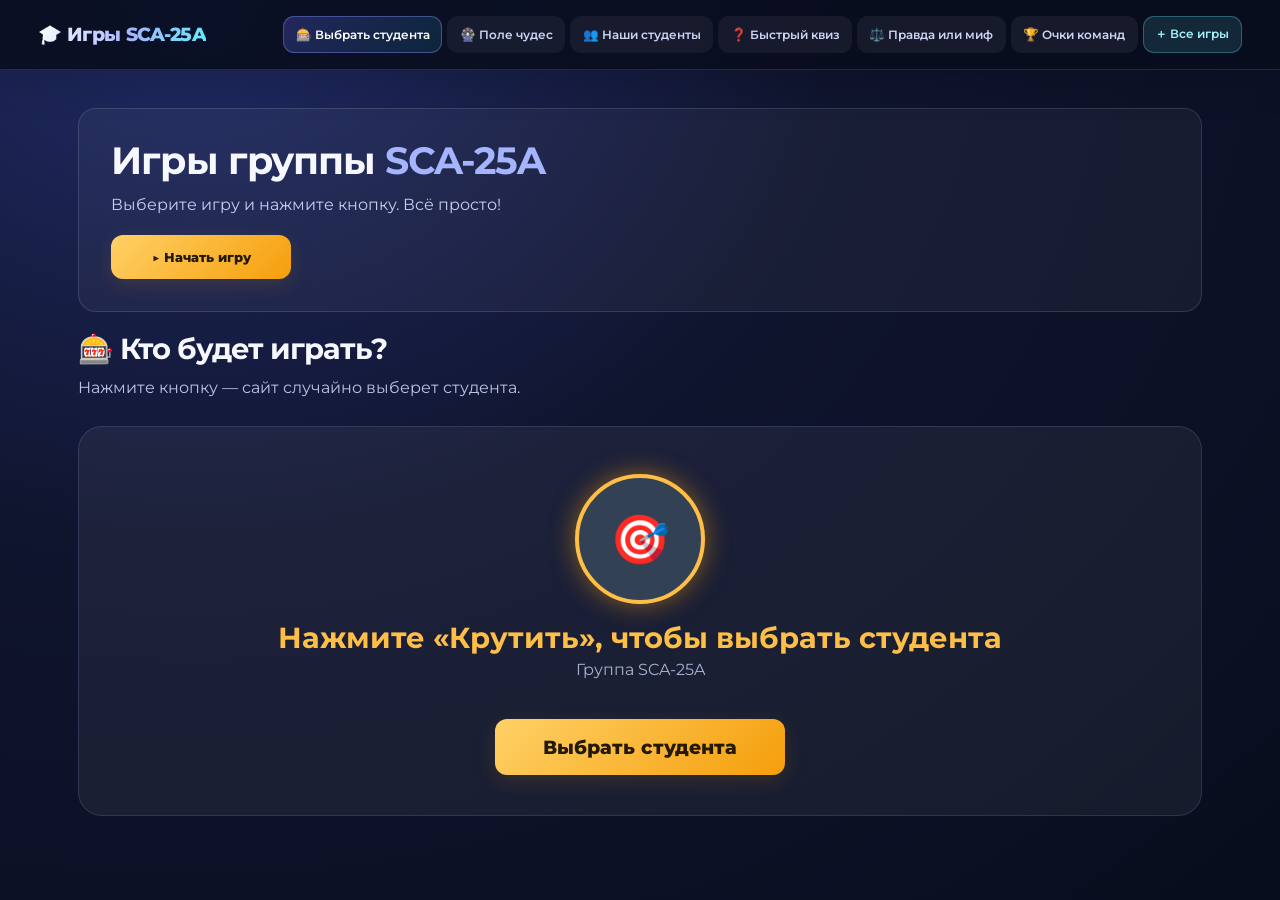
==== commit ae0ea8ac: "Make student-facing game labels clearer" ====
--- a/index.html
+++ b/index.html
@@ -14,12 +14,12 @@
             🎓 Игры SCA-25A
         </div>
         <nav id="gameNav" aria-label="Меню игр SCA-25A">
-            <button class="nav-btn active" onclick="switchTab('wheel')">🎰 Выбор студента</button>
+            <button class="nav-btn active" onclick="switchTab('wheel')">🎰 Выбрать студента</button>
             <button class="nav-btn" onclick="switchTab('field')">🎡 Поле чудес</button>
-            <button class="nav-btn" onclick="switchTab('gallery')">👥 Студенты</button>
-            <button class="nav-btn" onclick="switchTab('quiz')">❓ Квиз</button>
-            <button class="nav-btn" onclick="switchTab('myth')">⚖️ Правда / миф</button>
-            <button class="nav-btn" onclick="switchTab('teams')">🏆 Баллы команд</button>
+            <button class="nav-btn" onclick="switchTab('gallery')">👥 Наши студенты</button>
+            <button class="nav-btn" onclick="switchTab('quiz')">❓ Быстрый квиз</button>
+            <button class="nav-btn" onclick="switchTab('myth')">⚖️ Правда или миф</button>
+            <button class="nav-btn" onclick="switchTab('teams')">🏆 Очки команд</button>
             <button class="nav-btn all-games-toggle" type="button" aria-expanded="false" onclick="toggleAllGames()">＋ Все игры</button>
             <button class="nav-btn" onclick="switchTab('challenge')">🎯 Испытания</button>
             <button class="nav-btn" onclick="switchTab('mission')">🕵️ Миссия</button>
@@ -37,20 +37,21 @@
                 
                 <h1>Игры группы <span>SCA-25A</span></h1>
                 <p>Выберите игру и нажмите кнопку. Всё просто!</p>
-                <div class="hero-actions"><button class="btn btn-accent" onclick="switchTab(\'wheel\')">▶ Начать игру</button></div>
+                <div class="hero-actions"><button class="btn btn-accent" onclick="switchTab('wheel')">▶ Начать игру</button></div>
                 
             </div>
         </section>
         <!-- ВКЛАДКА 1: РУЛЕТКА -->
         <div id="wheel" class="section active">
-            <h2>🎰 Рандомайзер студентов группы</h2>
+            <h2>🎰 Кто будет играть?</h2>
+            <p class="section-intro">Нажмите кнопку — сайт случайно выберет студента.</p>
             <div class="wheel-container">
                 <div class="winner-display" id="winnerDisplay">
                     <div class="winner-avatar" style="display:flex; align-items:center; justify-content:center; font-size:3rem;">🎯</div>
                     <div class="winner-name">Нажмите «Крутить», чтобы выбрать студента</div>
                     <div class="winner-group">Группа SCA-25A</div>
                 </div>
-                <button class="btn btn-accent" style="font-size: 1.2rem; padding: 1rem 3rem;" onclick="spinWheel()">Крутить рулетку!</button>
+                <button class="btn btn-accent" style="font-size: 1.2rem; padding: 1rem 3rem;" onclick="spinWheel()">Выбрать студента</button>
             </div>
         </div>
 
@@ -83,13 +84,15 @@
 
         <!-- ВКЛАДКА 2: ГАЛЕРЕЯ -->
         <div id="gallery" class="section">
-            <h2>👥 Список студентов группы SCA-25A</h2>
+            <h2>👥 Наши студенты</h2>
+            <p class="section-intro">Здесь можно посмотреть фотографии и имена одногруппников.</p>
             <div class="gallery-grid" id="galleryGrid"></div>
         </div>
 
         <!-- ВКЛАДКА 3: КВИЗ -->
         <div id="quiz" class="section">
-            <h2>❓ Колледж-Квиз</h2>
+            <h2>❓ Быстрый квиз</h2>
+            <p class="section-intro">Выберите один ответ. В конце увидите свой результат.</p>
             <div class="quiz-card">
                 <div id="quizContainer"></div>
             </div>
@@ -97,7 +100,8 @@
 
         <!-- ВКЛАДКА 4: ПРАВДА ИЛИ МИФ -->
         <div id="myth" class="section">
-            <h2>⚖️ Правда или Миф о колледже</h2>
+            <h2>⚖️ Правда или миф?</h2>
+            <p class="section-intro">Прочитайте фразу и решите, правда это или миф.</p>
             <div class="myth-card">
                 <div class="myth-statement" id="mythStatement">Загрузка утверждения...</div>
                 <div class="myth-btns" id="mythButtons">
@@ -110,8 +114,8 @@
 
         <!-- КОМАНДНЫЙ БАТТЛ -->
         <div id="teams" class="section">
-            <h2>🏆 Командный баттл</h2>
-            <p class="section-intro">Начисляйте баллы командам за правильные ответы и задания.</p>
+            <h2>🏆 Очки команд</h2>
+            <p class="section-intro">Учитель или ведущий нажимает «+1 балл» за правильный ответ.</p>
             <div class="team-grid">
                 <div class="team-card"><h3>🔵 Команда 1</h3><div class="team-score" id="teamScore0">0</div><div class="score-controls"><button class="btn" onclick="changeTeamScore(0,-1)">−1</button><button class="btn btn-accent" onclick="changeTeamScore(0,1)">+1 балл</button></div></div>
                 <div class="team-card"><h3>🟣 Команда 2</h3><div class="team-score" id="teamScore1">0</div><div class="score-controls"><button class="btn" onclick="changeTeamScore(1,-1)">−1</button><button class="btn btn-accent" onclick="changeTeamScore(1,1)">+1 балл</button></div></div>
--- a/style.css
+++ b/style.css
@@ -579,3 +579,21 @@
   #gameNav.show-all-games .nav-btn:nth-child(n+7):not(.all-games-toggle) { display:inline-flex; }
   #gameNav .all-games-toggle { grid-column:1 / -1; justify-content:center; }
 }
+
+
+/* Упрощённый вид для занятия */
+.site-hero { border-radius:18px; background:rgba(255,255,255,.045); box-shadow:none; border-color:rgba(255,255,255,.12); }
+.site-hero h1 { font-size:clamp(1.7rem,3vw,2.4rem); letter-spacing:-.025em; }
+.site-hero h1 span { color:#a5b4fc; }
+.site-hero p { margin:.6rem 0 1rem; font-size:1rem; }
+.hero-actions .btn { min-width:180px; }
+.section h2 { font-size:clamp(1.35rem,2.5vw,1.8rem); }
+.feature-card,.wheel-container,.quiz-card,.myth-card,.team-card { box-shadow:none; backdrop-filter:none; }
+.nav-btn { box-shadow:none!important; transform:none!important; }
+#gameNav .nav-btn:nth-child(n+7):not(.all-games-toggle) { display:none; }
+#gameNav.show-all-games .nav-btn:nth-child(n+7):not(.all-games-toggle) { display:inline-flex; }
+@media(max-width:700px) {
+  .site-hero { margin-bottom:.8rem; }
+  .site-hero h1 { font-size:1.8rem; }
+  .hero-actions .btn { width:100%; }
+}
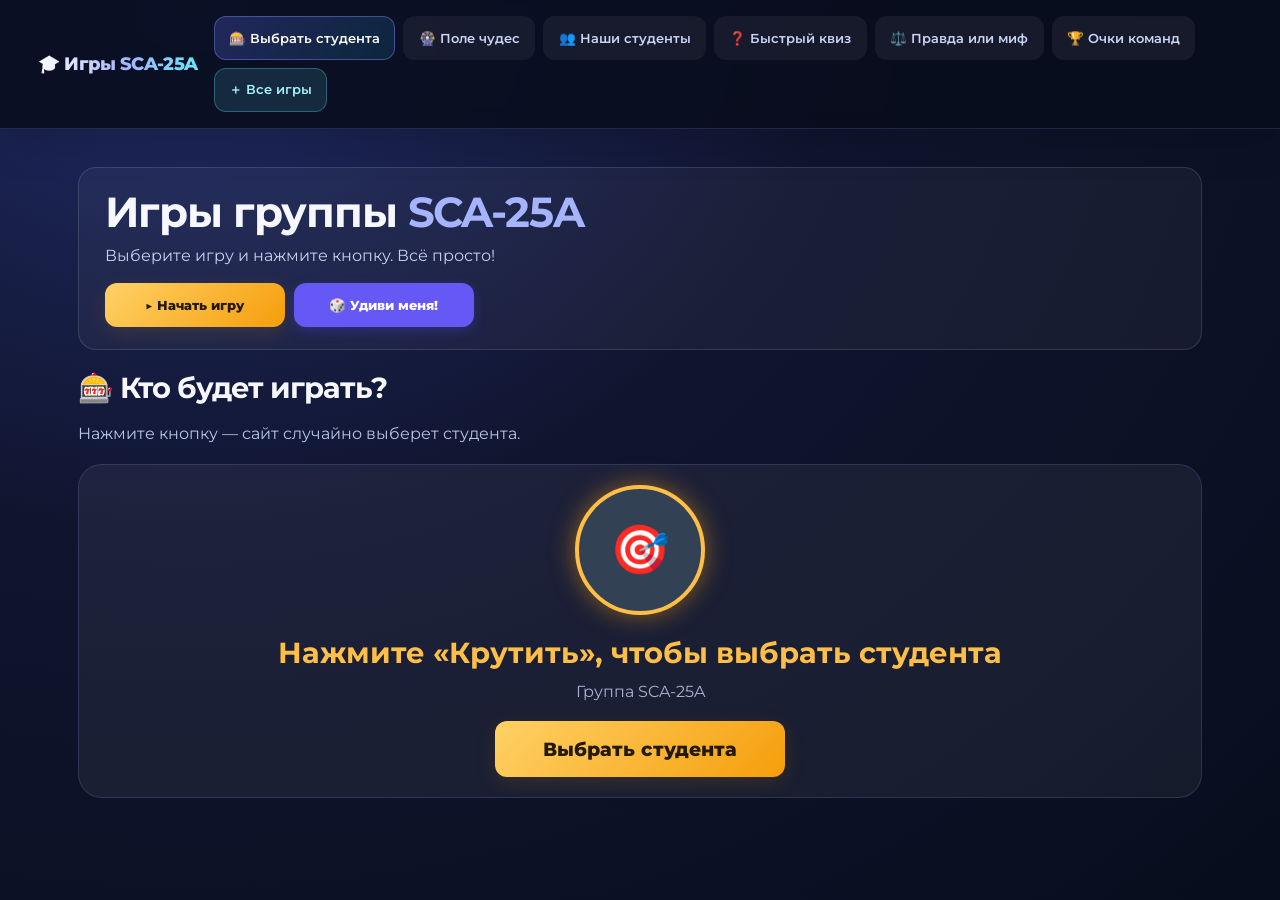
==== commit baf1b996: "Add surprise game button to homepage" ====
--- a/index.html
+++ b/index.html
@@ -37,7 +37,7 @@
                 
                 <h1>Игры группы <span>SCA-25A</span></h1>
                 <p>Выберите игру и нажмите кнопку. Всё просто!</p>
-                <div class="hero-actions"><button class="btn btn-accent" onclick="switchTab('wheel')">▶ Начать игру</button></div>
+                <div class="hero-actions"><button class="btn btn-accent" onclick="switchTab('wheel')">▶ Начать игру</button><button class="btn surprise-btn" onclick="surpriseGame()">🎲 Удиви меня!</button></div>
                 
             </div>
         </section>
--- a/style.css
+++ b/style.css
@@ -597,3 +597,45 @@
   .site-hero h1 { font-size:1.8rem; }
   .hero-actions .btn { width:100%; }
 }
+
+
+/* Student-friendly: large touch targets, clear steps, readable text */
+html { scroll-behavior:smooth; }
+body { line-height:1.55; }
+header { gap:1rem; }
+.logo { font-size:1.12rem; }
+#gameNav { gap:.5rem; }
+#gameNav .nav-btn { min-height:44px; padding:.65rem .9rem; font-size:.84rem; border-radius:12px; }
+.site-hero { padding:1.4rem 1.6rem; margin-bottom:1rem; }
+.site-hero h1 { font-size:clamp(1.8rem,3.5vw,2.6rem); }
+.site-hero p { margin:.5rem 0 .8rem; }
+.section h2 { margin-bottom:.55rem; }
+.section-intro { margin:.25rem 0 1rem; }
+.section .btn,.section button { min-height:44px; }
+.wheel-container { gap:1rem; padding:1.25rem; }
+.winner-display { min-height:200px; }
+.winner-name { font-size:clamp(1.3rem,4vw,1.8rem); overflow-wrap:anywhere; }
+.quiz-card,.myth-card { padding:clamp(1rem,3vw,1.8rem); }
+.quiz-question,.myth-statement { font-size:clamp(1.05rem,2.5vw,1.3rem); line-height:1.6; }
+.option-btn { min-height:52px; font-size:1rem; line-height:1.45; border-radius:13px; }
+.myth-btns { flex-wrap:wrap; }
+.myth-btn { min-height:52px; flex:1 1 130px; }
+.team-card { padding:1.1rem; }
+.score-controls .btn { min-height:48px; }
+@media(max-width:700px) {
+  header { position:static; padding:.8rem; gap:.7rem; }
+  .logo { font-size:1rem; }
+  #gameNav { display:grid; grid-template-columns:repeat(2,minmax(0,1fr)); width:100%; gap:.4rem; }
+  #gameNav .nav-btn { width:100%; min-height:46px; padding:.55rem .35rem; white-space:normal; font-size:.78rem; }
+  #gameNav .all-games-toggle { grid-column:1 / -1; }
+  main { padding:.8rem; }
+  .site-hero { padding:1rem; border-radius:15px; }
+  .site-hero h1 { font-size:1.75rem; }
+  .hero-actions .btn { width:100%; }
+  .section h2 { font-size:1.35rem; line-height:1.35; }
+  .wheel-container { padding:.9rem; }
+  .winner-avatar { width:105px; height:105px; }
+  .winner-display { min-height:175px; }
+  .myth-btns { gap:.6rem; }
+  .myth-btn { padding:.85rem .7rem; font-size:1rem; }
+}
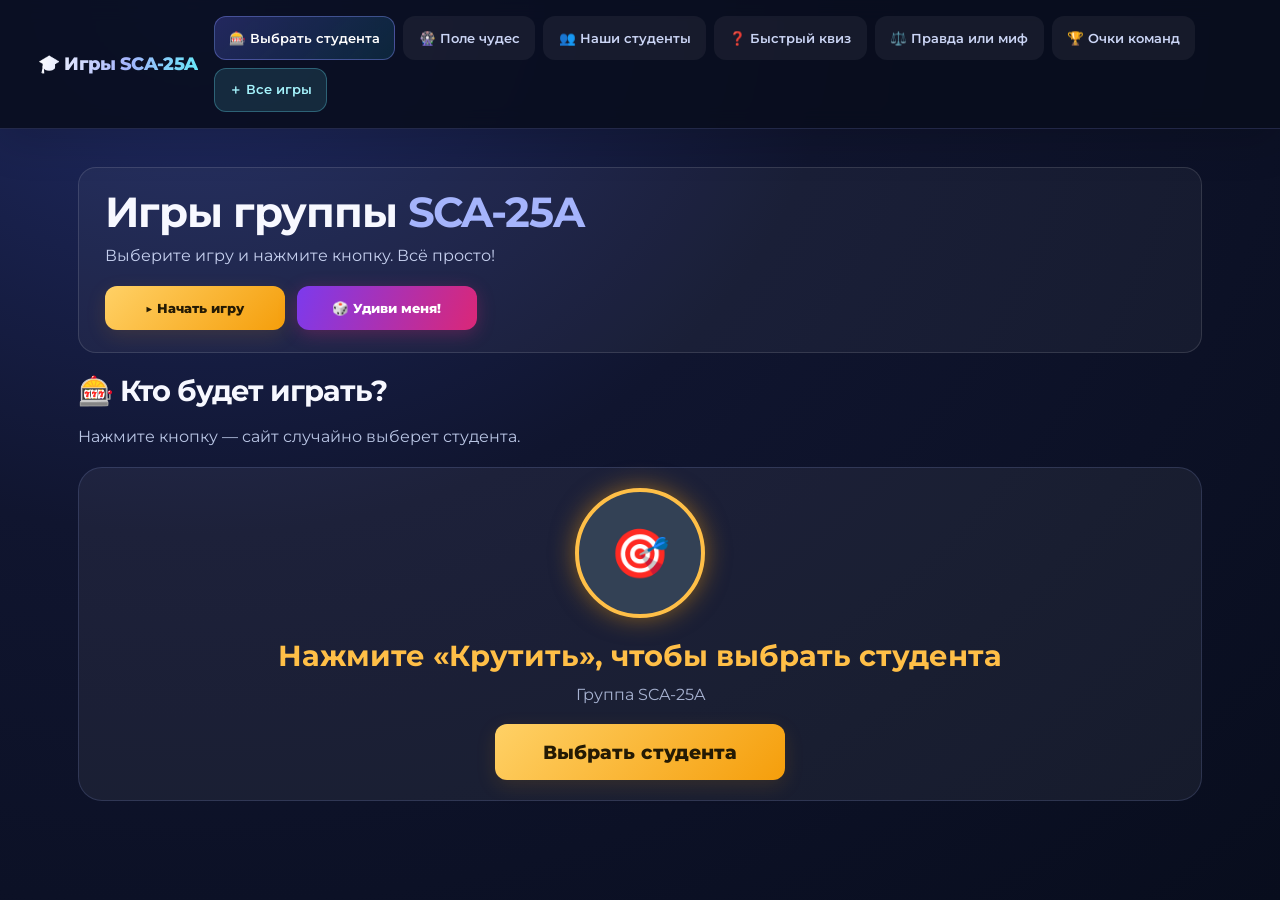
==== commit 200c24e2: "Refresh cache version for show mode updates" ====
--- a/index.html
+++ b/index.html
@@ -5,7 +5,7 @@
     <meta name="viewport" content="width=device-width, initial-scale=1.0">
     <title>Кураторский час — Группа SCA-25A</title>
     <link href="https://fonts.googleapis.com/css2?family=Montserrat:wght@400;600;700;800&display=swap" rel="stylesheet">
-    <link rel="stylesheet" href="style.css?v=20261028-easy">
+    <link rel="stylesheet" href="style.css?v=20261028-show">
 </head>
 <body>
 
@@ -246,7 +246,7 @@
         </div>
     </main>
 
-    <script src="script.js?v=20261028-easy"></script>
+    <script src="script.js?v=20261028-show"></script>
     <script>
       function toggleAllGames() {
         const nav = document.getElementById("gameNav");
--- a/style.css
+++ b/style.css
@@ -639,3 +639,17 @@
   .myth-btns { gap:.6rem; }
   .myth-btn { padding:.85rem .7rem; font-size:1rem; }
 }
+
+
+/* Дополнительный игровой азарт: сюрприз и эффект победы */
+.hero-actions { display:flex; flex-wrap:wrap; gap:.75rem; margin-top:1rem; }
+.surprise-btn { background:linear-gradient(110deg,#7c3aed,#db2777); box-shadow:0 4px 18px rgba(219,39,119,.3); }
+.surprise-btn:hover { background:linear-gradient(110deg,#6d28d9,#be185d); }
+.winner-pop { animation:winnerPop .55s cubic-bezier(.2,.8,.2,1); }
+@keyframes winnerPop { 0% { transform:scale(.82); } 65% { transform:scale(1.07); } 100% { transform:scale(1); } }
+.confetti-layer { position:fixed; inset:0; overflow:hidden; pointer-events:none; z-index:9999; }
+.confetti-piece { position:absolute; top:-20px; width:9px; height:14px; border-radius:2px; opacity:0; animation:confettiFall 2.1s ease-in forwards; }
+@keyframes confettiFall { 0% { transform:translate3d(0,-20px,0) rotate(0); opacity:1; } 100% { transform:translate3d(var(--drift),105vh,0) rotate(720deg); opacity:0; } }
+#wheel .btn:disabled { opacity:.7; cursor:wait; }
+@media(max-width:700px) { .hero-actions { width:100%; } .hero-actions .btn { min-height:48px; } }
+@media(prefers-reduced-motion:reduce) { .winner-pop,.confetti-piece { animation-duration:.01ms !important; } }
